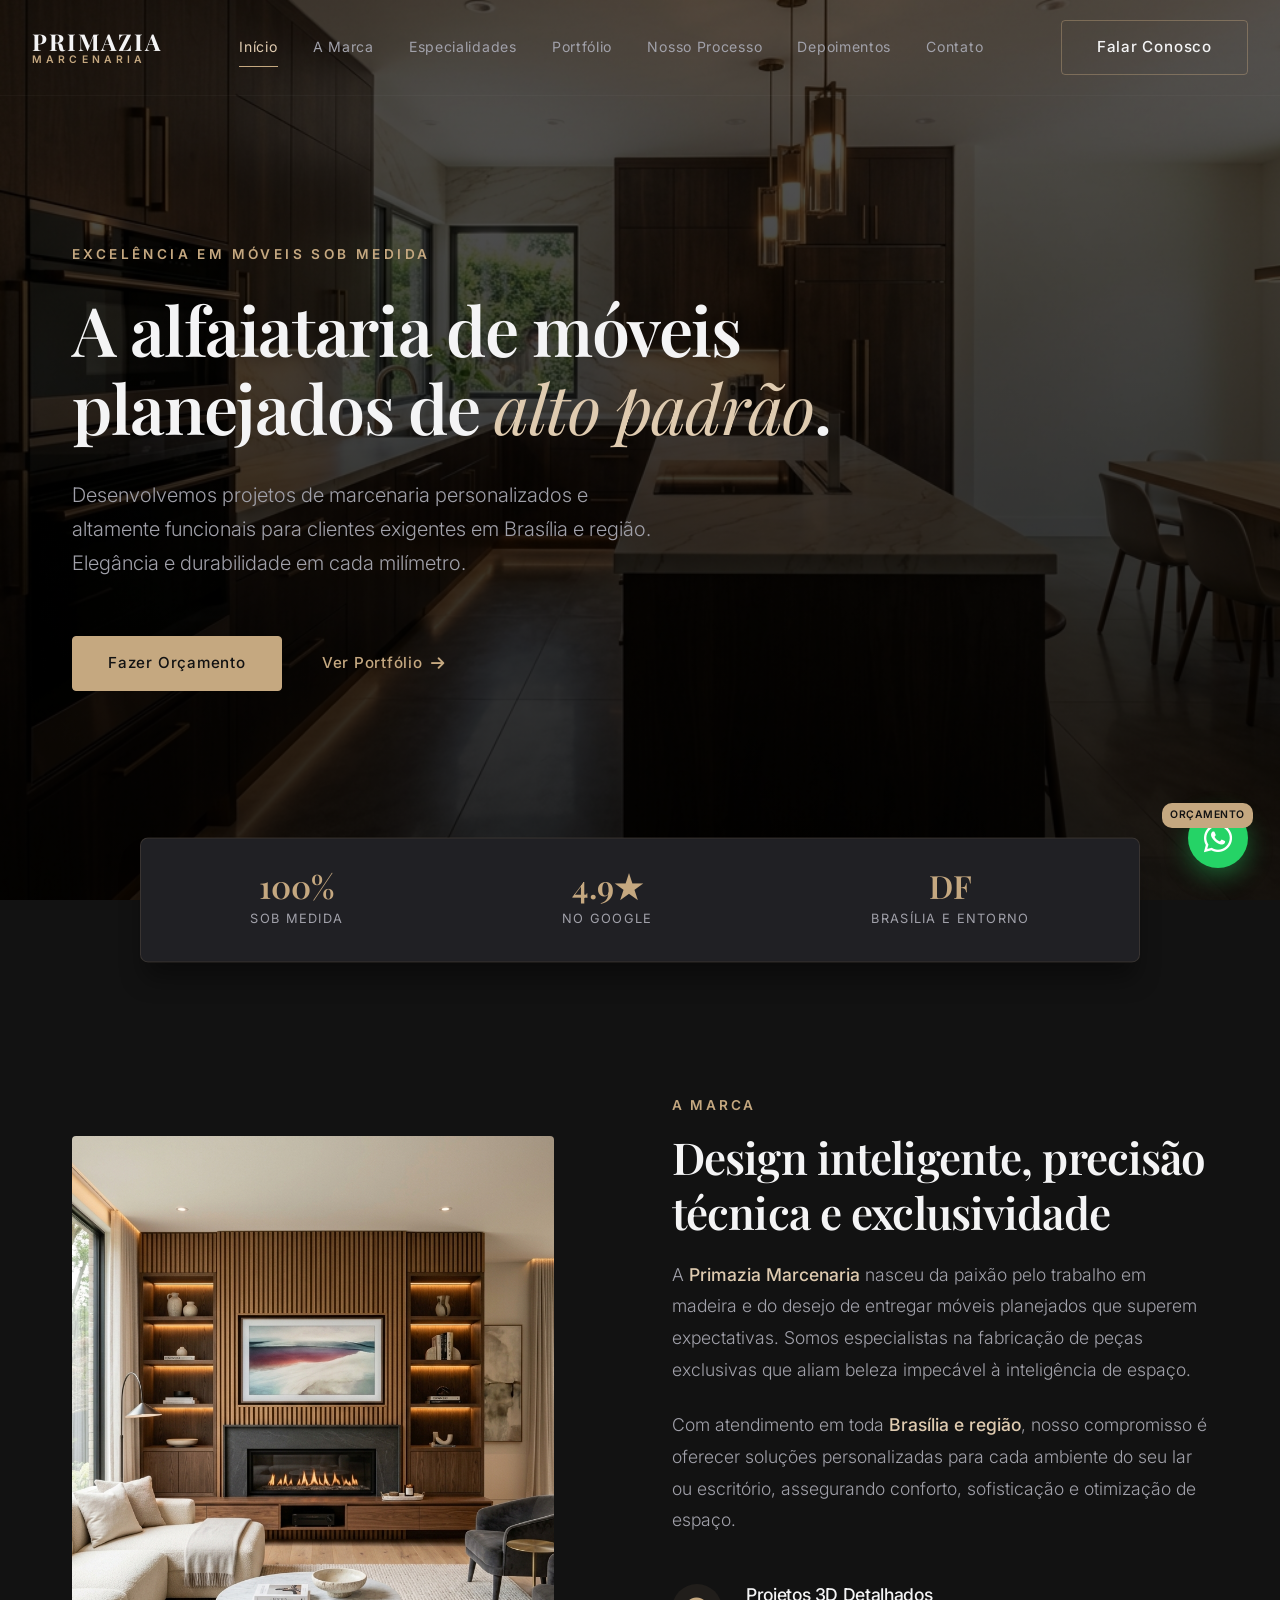
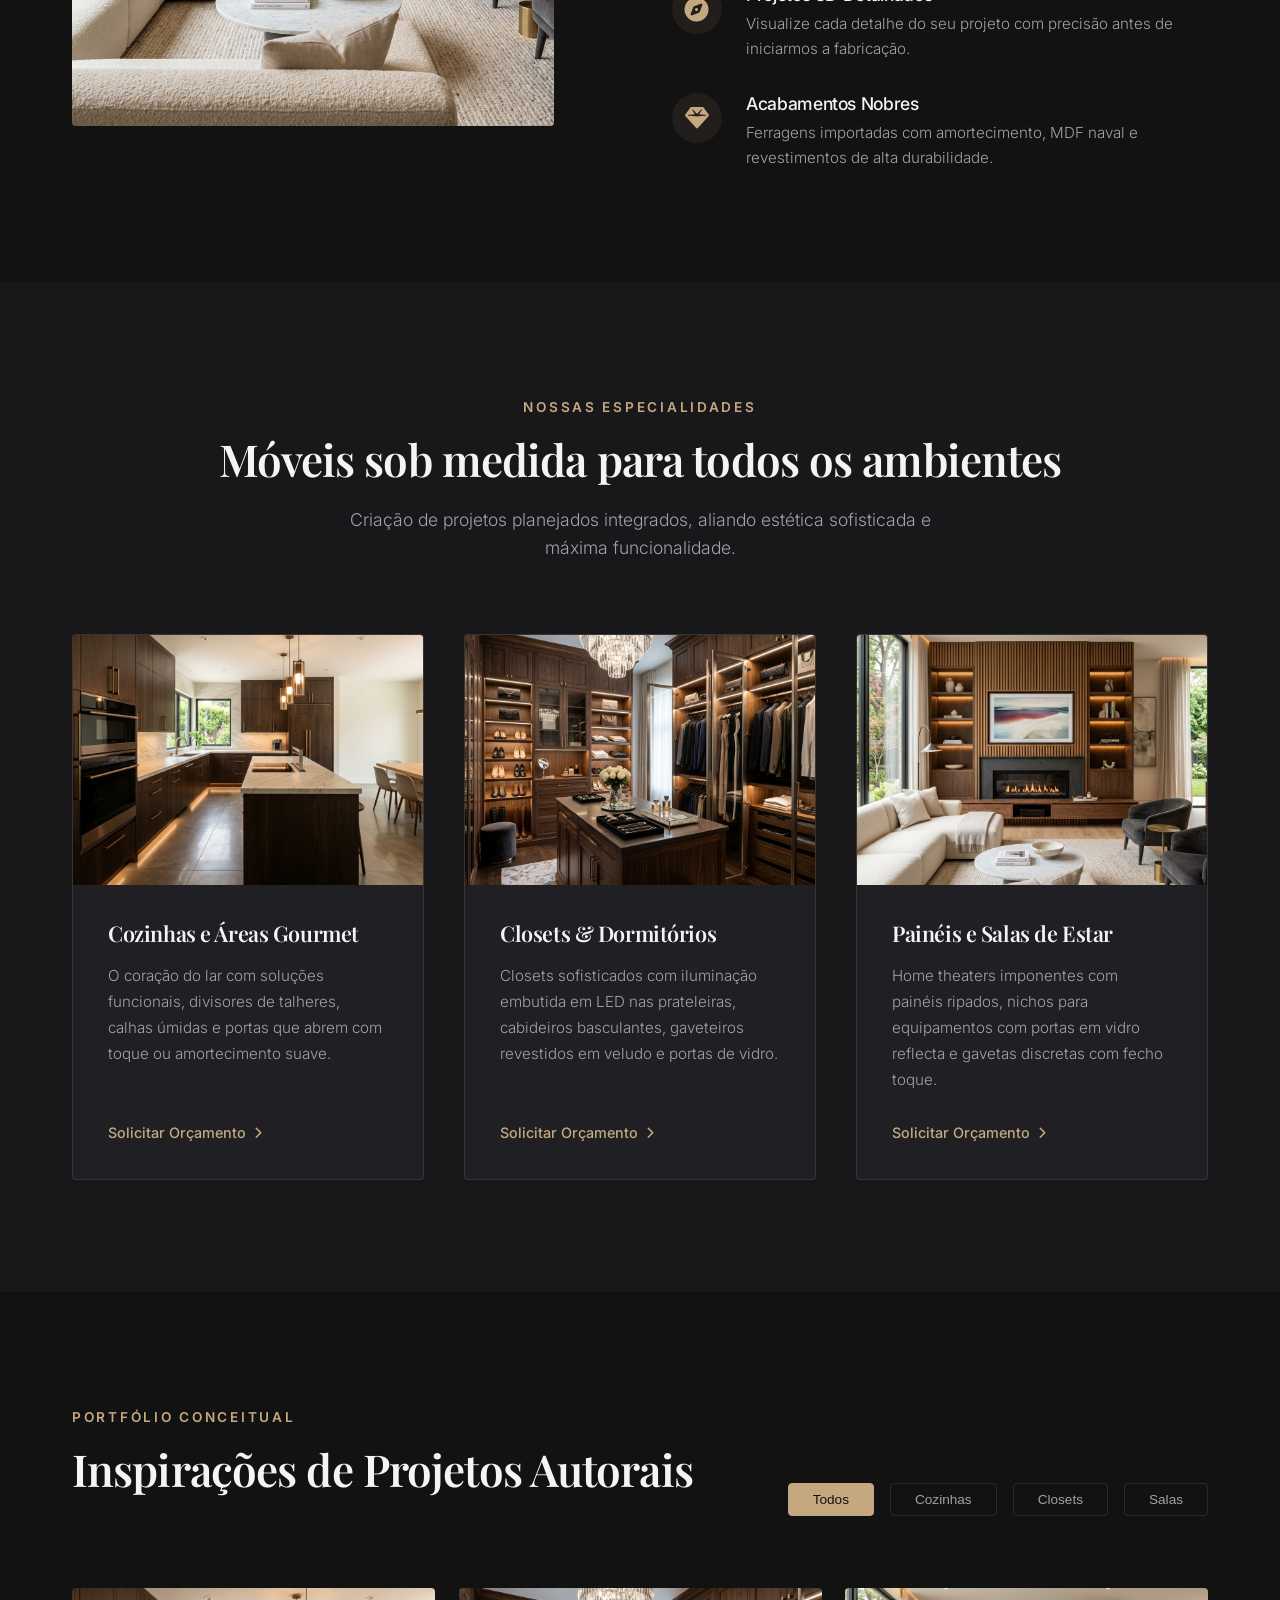
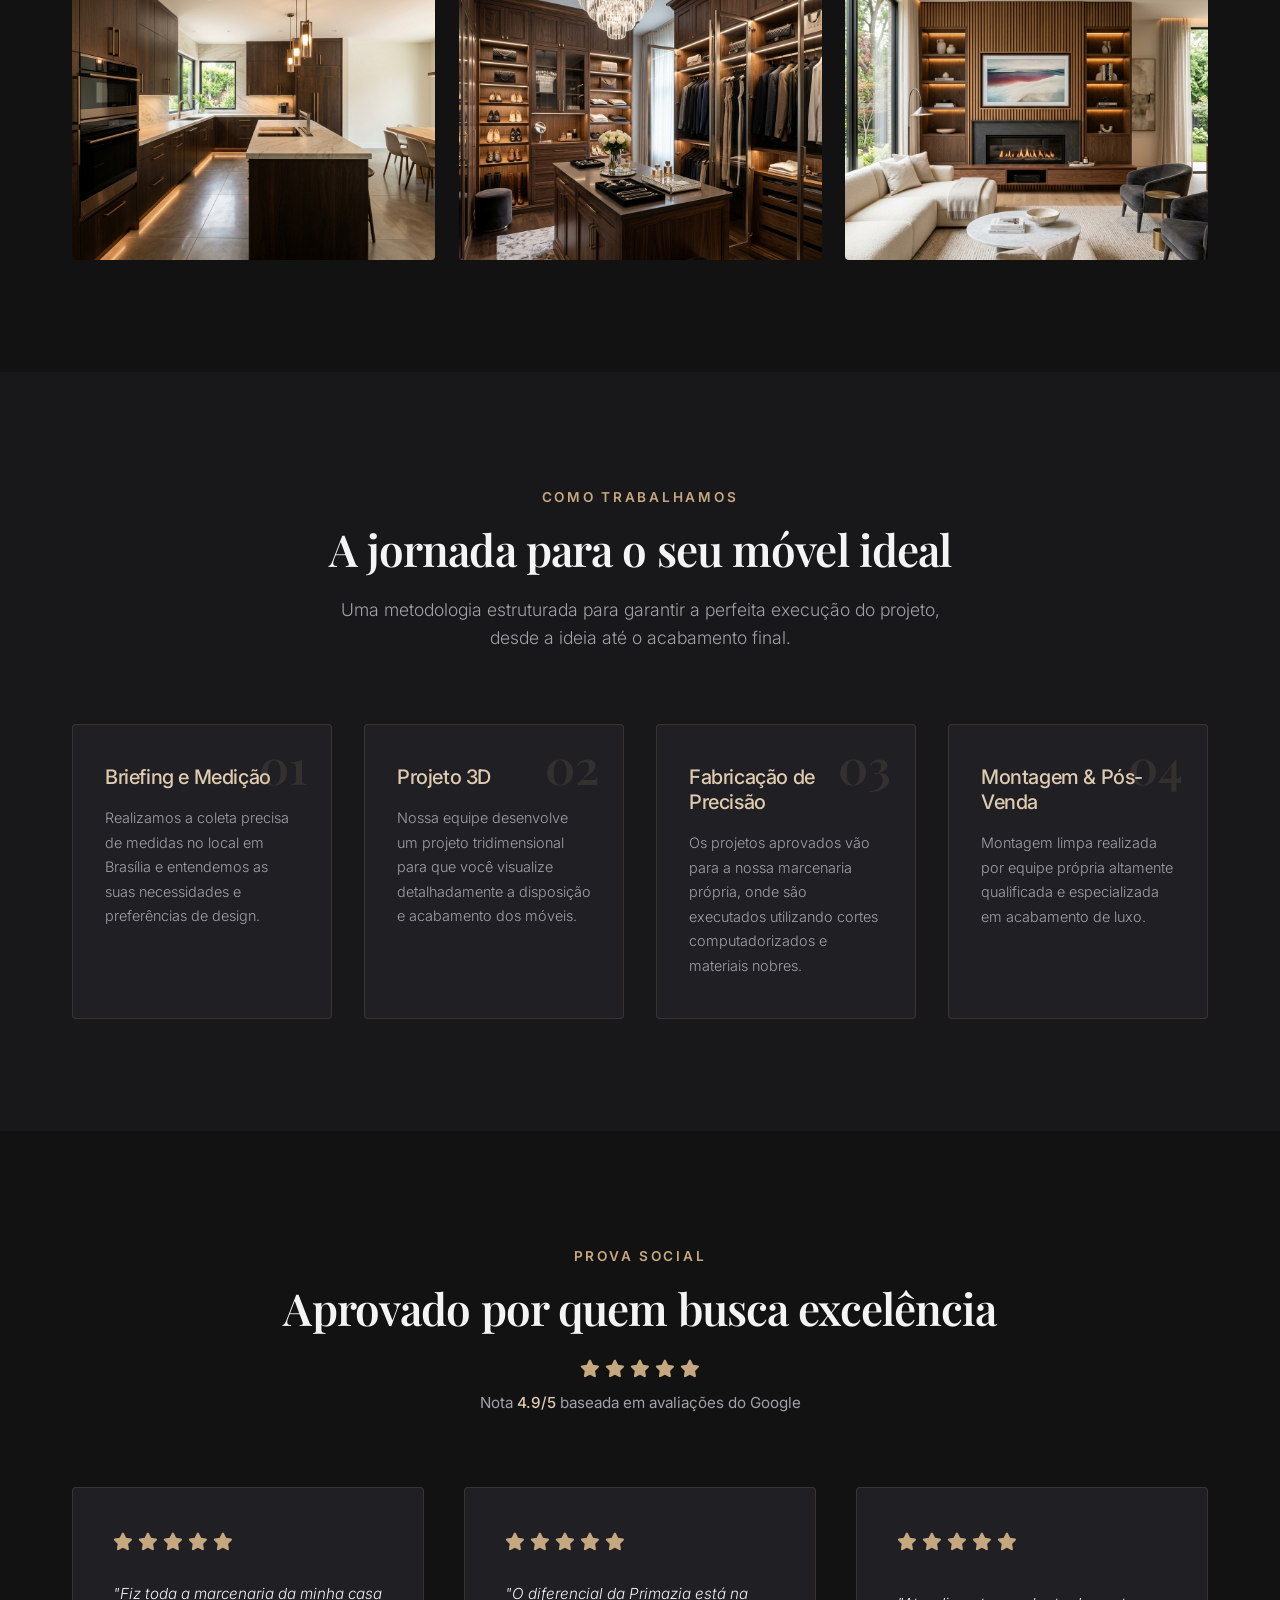
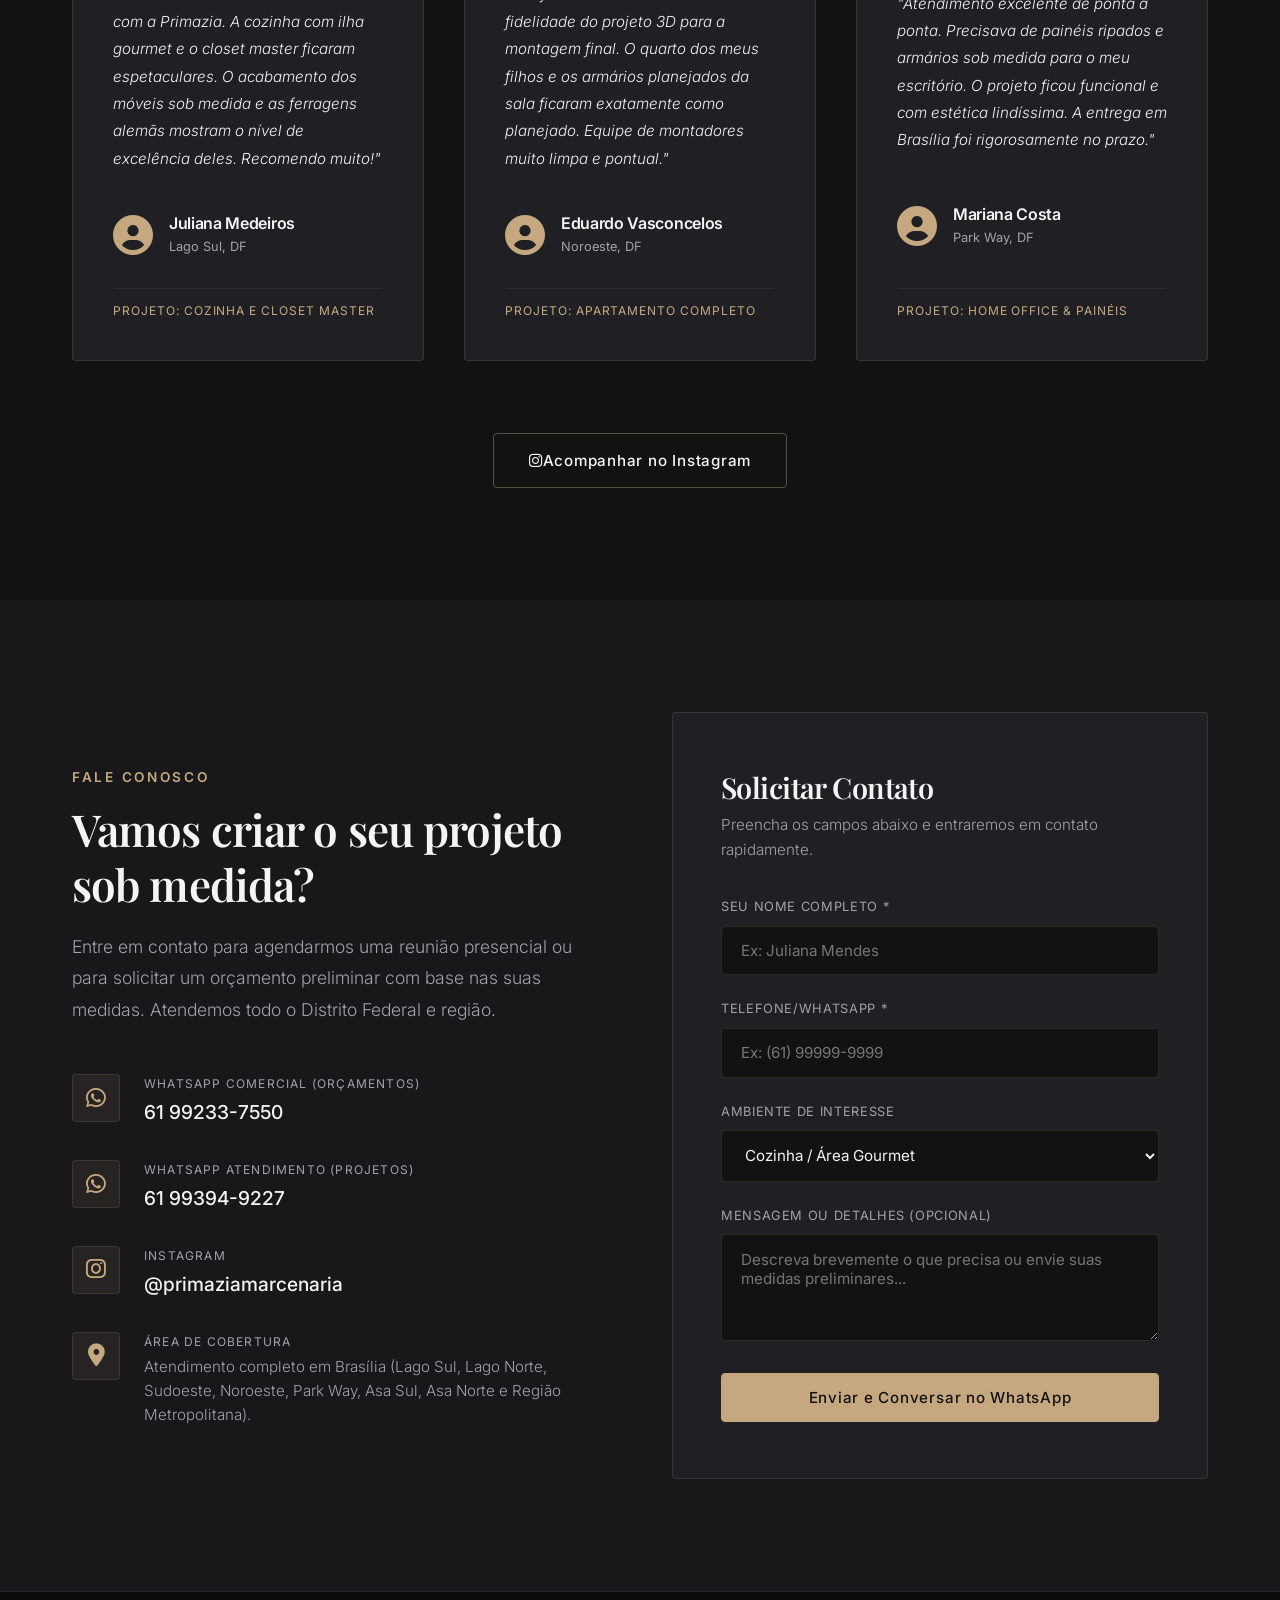
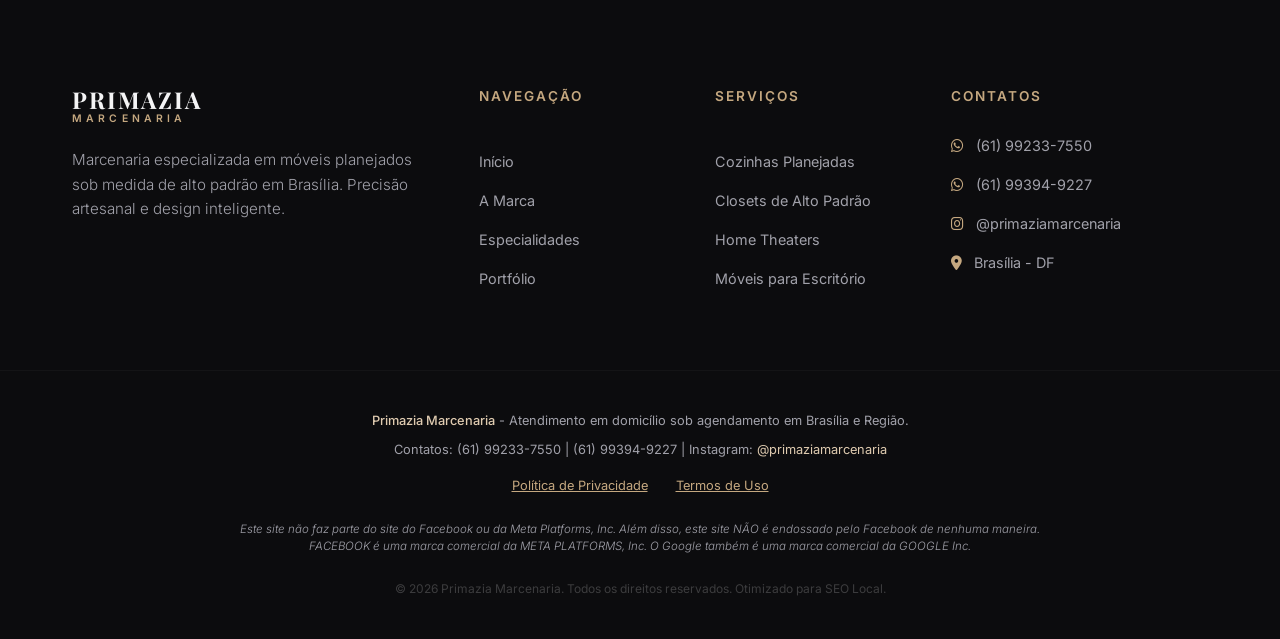
==== index.html @ 901945f6 "Initial commit - Primazia Marcenaria" ====
<!DOCTYPE html>
<html lang="pt-BR">
<head>
    <meta charset="UTF-8">
    <meta name="viewport" content="width=device-width, initial-scale=1.0">
    <title>Primazia Marcenaria | Móveis sob Medida de Alto Padrão em Brasília</title>
    <meta name="description" content="Primazia Marcenaria: Móveis planejados e sob medida de altíssimo padrão em Brasília e região. Cozinhas gourmet, closets de luxo e projetos personalizados de excelência.">
    <meta name="keywords" content="marcenaria de alto padrao brasilia, moveis sob medida brasilia, cozinhas planejadas df, closets de luxo brasilia, moveis planejados brasilia, marcenaria de luxo df">
    <meta name="robots" content="index, follow">
    <link rel="canonical" href="https://primaziamarcenaria.com.br">
    
    <!-- Open Graph (Facebook/Instagram/WhatsApp) -->
    <meta property="og:type" content="website">
    <meta property="og:title" content="Primazia Marcenaria | Móveis sob Medida de Alto Padrão em Brasília">
    <meta property="og:description" content="Projetos de móveis sob medida e planejados exclusivos de alto padrão para quem busca sofisticação e precisão técnica em Brasília.">
    <meta property="og:image" content="assets/hero_kitchen.png">
    <meta property="og:url" content="https://primaziamarcenaria.com.br">
    
    <!-- Google Fonts -->
    <link rel="preconnect" href="https://fonts.googleapis.com">
    <link rel="preconnect" href="https://fonts.gstatic.com" crossorigin>
    <link href="https://fonts.googleapis.com/css2?family=Inter:wght@300;400;500;600&family=Playfair+Display:ital,wght@0,400;0,600;0,700;1,400&display=swap" rel="stylesheet">
    
    <!-- FontAwesome para Ícones -->
    <link rel="stylesheet" href="https://cdnjs.cloudflare.com/ajax/libs/font-awesome/6.4.0/css/all.min.css">
    
    <!-- Estilos do Site -->
    <link rel="stylesheet" href="style.css">
    
    <!-- Dados Estruturados Schema.org para SEO Local (Google Rich Snippets) -->
    <script type="application/ld+json">
    {
      "@context": "https://schema.org",
      "@type": "HomeAndConstructionBusiness",
      "name": "Primazia Marcenaria",
      "image": "assets/hero_kitchen.png",
      "@id": "https://primaziamarcenaria.com.br",
      "url": "https://primaziamarcenaria.com.br",
      "telephone": "+5561992337550",
      "address": {
        "@type": "PostalAddress",
        "streetAddress": "Área Metropolitana",
        "addressLocality": "Brasília",
        "addressRegion": "DF",
        "addressCountry": "BR"
      },
      "geo": {
        "@type": "GeoCoordinates",
        "latitude": "-15.7942",
        "longitude": "-47.8822"
      },
      "openingHoursSpecification": {
        "@type": "OpeningHoursSpecification",
        "dayOfWeek": [
          "Monday",
          "Tuesday",
          "Wednesday",
          "Thursday",
          "Friday",
          "Saturday"
        ],
        "opens": "08:00",
        "closes": "18:00"
      },
      "sameAs": [
        "https://www.instagram.com/primaziamarcenaria"
      ],
      "aggregateRating": {
        "@type": "AggregateRating",
        "ratingValue": "4.9",
        "reviewCount": "28"
      }
    }
    </script>
</head>
<body>

    <!-- Cabeçalho (Navegação) -->
    <header class="header">
        <div class="header-container">
            <a href="#" class="logo" id="logoLink">
                <span class="logo-main">PRIMAZIA</span>
                <span class="logo-sub">MARCENARIA</span>
            </a>
            
            <nav class="nav-menu" id="navMenu">
                <a href="#inicio" class="nav-link active">Início</a>
                <a href="#sobre" class="nav-link">A Marca</a>
                <a href="#especialidades" class="nav-link">Especialidades</a>
                <a href="#portfolio" class="nav-link">Portfólio</a>
                <a href="#processo" class="nav-link">Nosso Processo</a>
                <a href="#depoimentos" class="nav-link">Depoimentos</a>
                <a href="#contato" class="nav-link">Contato</a>
            </nav>
            
            <div class="header-actions">
                <a href="#contato" class="btn btn-outline btn-header-contact">Falar Conosco</a>
                <button class="menu-toggle" id="menuToggle" aria-label="Abrir Menu">
                    <span class="bar"></span>
                    <span class="bar"></span>
                    <span class="bar"></span>
                </button>
            </div>
        </div>
    </header>

    <!-- Menu Mobile Mobile Overlay -->
    <div class="mobile-menu-overlay" id="mobileMenuOverlay">
        <button class="menu-close" id="menuClose" aria-label="Fechar Menu">&times;</button>
        <div class="mobile-menu-links">
            <a href="#inicio" class="mobile-nav-link">Início</a>
            <a href="#sobre" class="mobile-nav-link">A Marca</a>
            <a href="#especialidades" class="mobile-nav-link">Especialidades</a>
            <a href="#portfolio" class="mobile-nav-link">Portfólio</a>
            <a href="#processo" class="mobile-nav-link">Nosso Processo</a>
            <a href="#depoimentos" class="mobile-nav-link">Depoimentos</a>
            <a href="#contato" class="mobile-nav-link">Contato</a>
            <div class="mobile-socials">
                <a href="https://www.instagram.com/primaziamarcenaria" target="_blank" aria-label="Instagram"><i class="fab fa-instagram"></i></a>
                <a href="https://wa.me/5561992337550" target="_blank" aria-label="WhatsApp Vendas"><i class="fab fa-whatsapp"></i></a>
                <a href="https://wa.me/5561993949227" target="_blank" aria-label="WhatsApp Projetos"><i class="fab fa-whatsapp"></i></a>
            </div>
        </div>
    </div>

    <!-- Principal -->
    <main>
        
        <!-- Hero Section -->
        <section id="inicio" class="hero-section" style="background-image: linear-gradient(rgba(0, 0, 0, 0.65), rgba(0, 0, 0, 0.85)), url('assets/hero_kitchen.png');">
            <div class="hero-content container">
                <span class="hero-subtitle">EXCELÊNCIA EM MÓVEIS SOB MEDIDA</span>
                <h1 class="hero-title">A alfaiataria de móveis planejados de <span>alto padrão</span>.</h1>
                <p class="hero-description">Desenvolvemos projetos de marcenaria personalizados e altamente funcionais para clientes exigentes em Brasília e região. Elegância e durabilidade em cada milímetro.</p>
                <div class="hero-ctas">
                    <a href="#contato" class="btn btn-primary">Fazer Orçamento</a>
                    <a href="#portfolio" class="btn btn-text">Ver Portfólio <i class="fas fa-arrow-right"></i></a>
                </div>
            </div>
            <div class="hero-badge">
                <div class="badge-item">
                    <span class="badge-number">100%</span>
                    <span class="badge-text">Sob Medida</span>
                </div>
                <div class="badge-item">
                    <span class="badge-number">4.9★</span>
                    <span class="badge-text">no Google</span>
                </div>
                <div class="badge-item">
                    <span class="badge-number">DF</span>
                    <span class="badge-text">Brasília e Entorno</span>
                </div>
            </div>
        </section>

        <!-- Sobre Nós (A Marca) -->
        <section id="sobre" class="section-padding about-section">
            <div class="container grid-2">
                <div class="about-visual">
                    <div class="visual-wrapper">
                        <img src="assets/sala_ripado.png" alt="Painel ripado sob medida de marcenaria de luxo em Brasília" class="about-img">
                        <div class="visual-decor"></div>
                    </div>
                </div>
                <div class="about-text">
                    <span class="section-label">A MARCA</span>
                    <h2 class="section-title">Design inteligente, precisão técnica e exclusividade</h2>
                    <p class="paragraph">A <strong>Primazia Marcenaria</strong> nasceu da paixão pelo trabalho em madeira e do desejo de entregar móveis planejados que superem expectativas. Somos especialistas na fabricação de peças exclusivas que aliam beleza impecável à inteligência de espaço.</p>
                    <p class="paragraph">Com atendimento em toda <strong>Brasília e região</strong>, nosso compromisso é oferecer soluções personalizadas para cada ambiente do seu lar ou escritório, assegurando conforto, sofisticação e otimização de espaço.</p>
                    
                    <div class="about-features">
                        <div class="feature-item">
                            <div class="feature-icon"><i class="fas fa-compass"></i></div>
                            <div class="feature-info">
                                <h3>Projetos 3D Detalhados</h3>
                                <p>Visualize cada detalhe do seu projeto com precisão antes de iniciarmos a fabricação.</p>
                            </div>
                        </div>
                        <div class="feature-item">
                            <div class="feature-icon"><i class="fas fa-gem"></i></div>
                            <div class="feature-info">
                                <h3>Acabamentos Nobres</h3>
                                <p>Ferragens importadas com amortecimento, MDF naval e revestimentos de alta durabilidade.</p>
                            </div>
                        </div>
                    </div>
                </div>
            </div>
        </section>

        <!-- Especialidades (Serviços) -->
        <section id="especialidades" class="section-padding specialties-section bg-alt">
            <div class="container">
                <div class="section-header text-center">
                    <span class="section-label">NOSSAS ESPECIALIDADES</span>
                    <h2 class="section-title">Móveis sob medida para todos os ambientes</h2>
                    <p class="section-desc">Criação de projetos planejados integrados, aliando estética sofisticada e máxima funcionalidade.</p>
                </div>
                
                <div class="grid-3">
                    <!-- Especialidade 1 -->
                    <div class="specialty-card">
                        <div class="card-image">
                            <img src="assets/hero_kitchen.png" alt="Cozinhas planejadas de luxo em Brasília">
                        </div>
                        <div class="card-content">
                            <h3>Cozinhas e Áreas Gourmet</h3>
                            <p>O coração do lar com soluções funcionais, divisores de talheres, calhas úmidas e portas que abrem com toque ou amortecimento suave.</p>
                            <a href="#contato" class="card-link">Solicitar Orçamento <i class="fas fa-chevron-right"></i></a>
                        </div>
                    </div>
                    
                    <!-- Especialidade 2 -->
                    <div class="specialty-card">
                        <div class="card-image">
                            <img src="assets/closet_luxo.png" alt="Closet planejado sob medida Brasília">
                        </div>
                        <div class="card-content">
                            <h3>Closets & Dormitórios</h3>
                            <p>Closets sofisticados com iluminação embutida em LED nas prateleiras, cabideiros basculantes, gaveteiros revestidos em veludo e portas de vidro.</p>
                            <a href="#contato" class="card-link">Solicitar Orçamento <i class="fas fa-chevron-right"></i></a>
                        </div>
                    </div>
                    
                    <!-- Especialidade 3 -->
                    <div class="specialty-card">
                        <div class="card-image">
                            <img src="assets/sala_ripado.png" alt="Painéis ripados e home theater em Brasília">
                        </div>
                        <div class="card-content">
                            <h3>Painéis e Salas de Estar</h3>
                            <p>Home theaters imponentes com painéis ripados, nichos para equipamentos com portas em vidro reflecta e gavetas discretas com fecho toque.</p>
                            <a href="#contato" class="card-link">Solicitar Orçamento <i class="fas fa-chevron-right"></i></a>
                        </div>
                    </div>
                </div>
            </div>
        </section>

        <!-- Portfólio (Galeria de Projetos) -->
        <section id="portfolio" class="section-padding portfolio-section">
            <div class="container">
                <div class="section-header text-between">
                    <div>
                        <span class="section-label">PORTFÓLIO CONCEITUAL</span>
                        <h2 class="section-title">Inspirações de Projetos Autorais</h2>
                    </div>
                    <div class="portfolio-filter">
                        <button class="filter-btn active" data-filter="all">Todos</button>
                        <button class="filter-btn" data-filter="cozinha">Cozinhas</button>
                        <button class="filter-btn" data-filter="closet">Closets</button>
                        <button class="filter-btn" data-filter="sala">Salas</button>
                    </div>
                </div>
                
                <div class="portfolio-grid" id="portfolioGrid">
                    <!-- Cozinha -->
                    <div class="portfolio-item show" data-category="cozinha">
                        <img src="assets/hero_kitchen.png" alt="Cozinha de luxo planejada sob medida">
                        <div class="portfolio-hover">
                            <h4>Cozinha Americana Integrada</h4>
                            <p>Acabamento amadeirado escuro e iluminação indireta.</p>
                            <span class="zoom-icon"><i class="fas fa-search-plus"></i></span>
                        </div>
                    </div>
                    
                    <!-- Closet -->
                    <div class="portfolio-item show" data-category="closet">
                        <img src="assets/closet_luxo.png" alt="Closet sofisticado sob medida">
                        <div class="portfolio-hover">
                            <h4>Closet Integrado com LED</h4>
                            <p>Divisórias inteligentes e portas de vidro reflecta bronze.</p>
                            <span class="zoom-icon"><i class="fas fa-search-plus"></i></span>
                        </div>
                    </div>
                    
                    <!-- Sala -->
                    <div class="portfolio-item show" data-category="sala">
                        <img src="assets/sala_ripado.png" alt="Painel ripado de sala residencial em Brasília">
                        <div class="portfolio-hover">
                            <h4>Home Theater & Painel Ripado</h4>
                            <p>Design moderno para salas integradas e amplas.</p>
                            <span class="zoom-icon"><i class="fas fa-search-plus"></i></span>
                        </div>
                    </div>
                </div>
            </div>
        </section>

        <!-- Nosso Processo de Excelência -->
        <section id="processo" class="section-padding process-section bg-alt">
            <div class="container">
                <div class="section-header text-center">
                    <span class="section-label">COMO TRABALHAMOS</span>
                    <h2 class="section-title">A jornada para o seu móvel ideal</h2>
                    <p class="section-desc">Uma metodologia estruturada para garantir a perfeita execução do projeto, desde a ideia até o acabamento final.</p>
                </div>
                
                <div class="process-steps">
                    <!-- Passo 1 -->
                    <div class="step-card">
                        <div class="step-number">01</div>
                        <h3>Briefing e Medição</h3>
                        <p>Realizamos a coleta precisa de medidas no local em Brasília e entendemos as suas necessidades e preferências de design.</p>
                    </div>
                    
                    <!-- Passo 2 -->
                    <div class="step-card">
                        <div class="step-number">02</div>
                        <h3>Projeto 3D</h3>
                        <p>Nossa equipe desenvolve um projeto tridimensional para que você visualize detalhadamente a disposição e acabamento dos móveis.</p>
                    </div>
                    
                    <!-- Passo 3 -->
                    <div class="step-card">
                        <div class="step-number">03</div>
                        <h3>Fabricação de Precisão</h3>
                        <p>Os projetos aprovados vão para a nossa marcenaria própria, onde são executados utilizando cortes computadorizados e materiais nobres.</p>
                    </div>
                    
                    <!-- Passo 4 -->
                    <div class="step-card">
                        <div class="step-number">04</div>
                        <h3>Montagem & Pós-Venda</h3>
                        <p>Montagem limpa realizada por equipe própria altamente qualificada e especializada em acabamento de luxo.</p>
                    </div>
                </div>
            </div>
        </section>

        <!-- Depoimentos (Prova Social - SEO Otimizado) -->
        <section id="depoimentos" class="section-padding testimonials-section">
            <div class="container">
                <div class="section-header text-center">
                    <span class="section-label">PROVA SOCIAL</span>
                    <h2 class="section-title">Aprovado por quem busca excelência</h2>
                    <div class="google-rating">
                        <div class="rating-stars">
                            <i class="fas fa-star"></i>
                            <i class="fas fa-star"></i>
                            <i class="fas fa-star"></i>
                            <i class="fas fa-star"></i>
                            <i class="fas fa-star"></i>
                        </div>
                        <span>Nota <strong>4.9/5</strong> baseada em avaliações do Google</span>
                    </div>
                </div>
                
                <div class="grid-3">
                    <!-- Depoimento 1 -->
                    <div class="testimonial-card">
                        <div class="rating-stars card-stars">
                            <i class="fas fa-star"></i>
                            <i class="fas fa-star"></i>
                            <i class="fas fa-star"></i>
                            <i class="fas fa-star"></i>
                            <i class="fas fa-star"></i>
                        </div>
                        <p class="testimonial-text">"Fiz toda a marcenaria da minha casa com a Primazia. A cozinha com ilha gourmet e o closet master ficaram espetaculares. O acabamento dos móveis sob medida e as ferragens alemãs mostram o nível de excelência deles. Recomendo muito!"</p>
                        <div class="testimonial-author">
                            <div class="author-avatar"><i class="fas fa-user-circle"></i></div>
                            <div class="author-info">
                                <h4>Juliana Medeiros</h4>
                                <span>Lago Sul, DF</span>
                            </div>
                        </div>
                        <div class="testimonial-project">Projeto: Cozinha e Closet Master</div>
                    </div>
                    
                    <!-- Depoimento 2 -->
                    <div class="testimonial-card">
                        <div class="rating-stars card-stars">
                            <i class="fas fa-star"></i>
                            <i class="fas fa-star"></i>
                            <i class="fas fa-star"></i>
                            <i class="fas fa-star"></i>
                            <i class="fas fa-star"></i>
                        </div>
                        <p class="testimonial-text">"O diferencial da Primazia está na fidelidade do projeto 3D para a montagem final. O quarto dos meus filhos e os armários planejados da sala ficaram exatamente como planejado. Equipe de montadores muito limpa e pontual."</p>
                        <div class="testimonial-author">
                            <div class="author-avatar"><i class="fas fa-user-circle"></i></div>
                            <div class="author-info">
                                <h4>Eduardo Vasconcelos</h4>
                                <span>Noroeste, DF</span>
                            </div>
                        </div>
                        <div class="testimonial-project">Projeto: Apartamento Completo</div>
                    </div>
                    
                    <!-- Depoimento 3 -->
                    <div class="testimonial-card">
                        <div class="rating-stars card-stars">
                            <i class="fas fa-star"></i>
                            <i class="fas fa-star"></i>
                            <i class="fas fa-star"></i>
                            <i class="fas fa-star"></i>
                            <i class="fas fa-star"></i>
                        </div>
                        <p class="testimonial-text">"Atendimento excelente de ponta a ponta. Precisava de painéis ripados e armários sob medida para o meu escritório. O projeto ficou funcional e com estética lindíssima. A entrega em Brasília foi rigorosamente no prazo."</p>
                        <div class="testimonial-author">
                            <div class="author-avatar"><i class="fas fa-user-circle"></i></div>
                            <div class="author-info">
                                <h4>Mariana Costa</h4>
                                <span>Park Way, DF</span>
                            </div>
                        </div>
                        <div class="testimonial-project">Projeto: Home Office & Painéis</div>
                    </div>
                </div>
                
                <div class="text-center testimonial-more">
                    <a href="https://www.instagram.com/primaziamarcenaria" target="_blank" class="btn btn-outline"><i class="fab fa-instagram"></i> Acompanhar no Instagram</a>
                </div>
            </div>
        </section>

        <!-- Seção de Contato -->
        <section id="contato" class="section-padding contact-section bg-alt">
            <div class="container grid-2">
                <div class="contact-info-panel">
                    <span class="section-label">FALE CONOSCO</span>
                    <h2 class="section-title">Vamos criar o seu projeto sob medida?</h2>
                    <p class="paragraph">Entre em contato para agendarmos uma reunião presencial ou para solicitar um orçamento preliminar com base nas suas medidas. Atendemos todo o Distrito Federal e região.</p>
                    
                    <div class="contact-details">
                        <div class="contact-detail-item">
                            <div class="detail-icon"><i class="fab fa-whatsapp"></i></div>
                            <div class="detail-text">
                                <span>WhatsApp Comercial (Orçamentos)</span>
                                <a href="https://wa.me/5561992337550?text=Ol%C3%A1%2C%20gostaria%20de%20solicitar%20um%20or%C3%A7amento%20de%20m%C3%B3veis%20sob%20medida." target="_blank">61 99233-7550</a>
                            </div>
                        </div>
                        
                        <div class="contact-detail-item">
                            <div class="detail-icon"><i class="fab fa-whatsapp"></i></div>
                            <div class="detail-text">
                                <span>WhatsApp Atendimento (Projetos)</span>
                                <a href="https://wa.me/5561993949227?text=Ol%C3%A1%2C%20gostaria%20de%20conversar%20sobre%20um%20projeto." target="_blank">61 99394-9227</a>
                            </div>
                        </div>
                        
                        <div class="contact-detail-item">
                            <div class="detail-icon"><i class="fab fa-instagram"></i></div>
                            <div class="detail-text">
                                <span>Instagram</span>
                                <a href="https://www.instagram.com/primaziamarcenaria" target="_blank">@primaziamarcenaria</a>
                            </div>
                        </div>
                        
                        <div class="contact-detail-item">
                            <div class="detail-icon"><i class="fas fa-map-marker-alt"></i></div>
                            <div class="detail-text">
                                <span>Área de Cobertura</span>
                                <p>Atendimento completo em Brasília (Lago Sul, Lago Norte, Sudoeste, Noroeste, Park Way, Asa Sul, Asa Norte e Região Metropolitana).</p>
                            </div>
                        </div>
                    </div>
                </div>
                
                <div class="contact-form-panel">
                    <h3>Solicitar Contato</h3>
                    <p>Preencha os campos abaixo e entraremos em contato rapidamente.</p>
                    <form id="contactForm">
                        <div class="form-group">
                            <label for="name">Seu Nome Completo *</label>
                            <input type="text" id="name" name="name" required placeholder="Ex: Juliana Mendes">
                        </div>
                        <div class="form-group">
                            <label for="phone">Telefone/WhatsApp *</label>
                            <input type="tel" id="phone" name="phone" required placeholder="Ex: (61) 99999-9999">
                        </div>
                        <div class="form-group">
                            <label for="ambient">Ambiente de Interesse</label>
                            <select id="ambient" name="ambient">
                                <option value="cozinha">Cozinha / Área Gourmet</option>
                                <option value="closet">Closet / Dormitório</option>
                                <option value="sala">Sala de Estar / Painel</option>
                                <option value="residencia_completa">Residência Completa</option>
                                <option value="outro">Outro Ambiente</option>
                            </select>
                        </div>
                        <div class="form-group">
                            <label for="message">Mensagem ou Detalhes (Opcional)</label>
                            <textarea id="message" name="message" rows="4" placeholder="Descreva brevemente o que precisa ou envie suas medidas preliminares..."></textarea>
                        </div>
                        <button type="submit" class="btn btn-primary btn-block">Enviar e Conversar no WhatsApp</button>
                    </form>
                </div>
            </div>
        </section>

    </main>

    <!-- Rodapé -->
    <footer class="footer">
        <div class="container footer-grid">
            <div class="footer-brand">
                <a href="#" class="logo">
                    <span class="logo-main">PRIMAZIA</span>
                    <span class="logo-sub">MARCENARIA</span>
                </a>
                <p>Marcenaria especializada em móveis planejados sob medida de alto padrão em Brasília. Precisão artesanal e design inteligente.</p>
            </div>
            
            <div class="footer-links">
                <h4>Navegação</h4>
                <a href="#inicio">Início</a>
                <a href="#sobre">A Marca</a>
                <a href="#especialidades">Especialidades</a>
                <a href="#portfolio">Portfólio</a>
            </div>
            
            <div class="footer-links">
                <h4>Serviços</h4>
                <a href="#especialidades">Cozinhas Planejadas</a>
                <a href="#especialidades">Closets de Alto Padrão</a>
                <a href="#especialidades">Home Theaters</a>
                <a href="#especialidades">Móveis para Escritório</a>
            </div>
            
            <div class="footer-contact">
                <h4>Contatos</h4>
                <p><i class="fab fa-whatsapp"></i> (61) 99233-7550</p>
                <p><i class="fab fa-whatsapp"></i> (61) 99394-9227</p>
                <p><i class="fab fa-instagram"></i> @primaziamarcenaria</p>
                <p><i class="fas fa-map-marker-alt"></i> Brasília - DF</p>
            </div>
        </div>
        
        <div class="footer-bottom text-center">
            <p style="margin-bottom: 0.5rem;"><strong>Primazia Marcenaria</strong> - Atendimento em domicílio sob agendamento em Brasília e Região.</p>
            <p style="margin-bottom: 1rem;">Contatos: (61) 99233-7550 | (61) 99394-9227 | Instagram: <a href="https://www.instagram.com/primaziamarcenaria" target="_blank" style="color: var(--primary-light);">@primaziamarcenaria</a></p>
            <p style="margin-bottom: 1.5rem;">
                <a href="politica-privacidade.html" style="color: var(--primary); text-decoration: underline; margin-right: 1.5rem;">Política de Privacidade</a>
                <a href="termos-uso.html" style="color: var(--primary); text-decoration: underline;">Termos de Uso</a>
            </p>
            <p style="font-size: 0.72rem; color: var(--text-muted); max-width: 850px; margin: 1.5rem auto 0 auto; line-height: 1.5; font-style: italic; font-weight: 300;">
                Este site não faz parte do site do Facebook ou da Meta Platforms, Inc. Além disso, este site NÃO é endossado pelo Facebook de nenhuma maneira. FACEBOOK é uma marca comercial da META PLATFORMS, Inc. O Google também é uma marca comercial da GOOGLE Inc.
            </p>
            <p style="font-size: 0.75rem; margin-top: 1.5rem; color: rgba(255, 255, 255, 0.2);">&copy; 2026 Primazia Marcenaria. Todos os direitos reservados. Otimizado para SEO Local.</p>
        </div>
    </footer>

    <!-- Botão Flutuante do WhatsApp Duplo -->
    <div class="whatsapp-floating-trigger" id="waTrigger" aria-label="Fale conosco no WhatsApp">
        <i class="fab fa-whatsapp"></i>
        <span class="badge">Orçamento</span>
    </div>
    
    <div class="whatsapp-floating-menu" id="waMenu">
        <div class="wa-menu-header">
            <h4>Conversar no WhatsApp</h4>
            <p>Escolha um dos nossos canais de atendimento:</p>
        </div>
        <div class="wa-menu-body">
            <a href="https://wa.me/5561992337550?text=Ol%C3%A1%2C%20gostaria%20de%20fazer%20um%20or%C3%A7amento%20de%20m%C3%B3veis%20sob%20medida." target="_blank" class="wa-menu-item">
                <div class="wa-item-icon"><i class="fab fa-whatsapp"></i></div>
                <div class="wa-item-info">
                    <strong>WhatsApp Vendas (61 99233-7550)</strong>
                    <span>Falar com o setor de Orçamentos e Preços</span>
                </div>
            </a>
            
            <a href="https://wa.me/5561993949227?text=Ol%C3%A1%2C%20gostaria%20de%20conversar%20sobre%20meu%20projeto." target="_blank" class="wa-menu-item">
                <div class="wa-item-icon"><i class="fab fa-whatsapp"></i></div>
                <div class="wa-item-info">
                    <strong>WhatsApp Projetos (61 99394-9227)</strong>
                    <span>Falar com o setor de Criação e Design 3D</span>
                </div>
            </a>
        </div>
        <div class="wa-menu-footer">
            <span>Atendimento para Brasília e Entorno</span>
        </div>
    </div>

    <!-- Lightbox da Galeria de Portfólio -->
    <div class="lightbox" id="lightbox">
        <span class="lightbox-close" id="lightboxClose">&times;</span>
        <img class="lightbox-content" id="lightboxImg" alt="Imagem ampliada do portfólio">
        <div class="lightbox-caption" id="lightboxCaption"></div>
    </div>

    <!-- Script Geral -->
    <script src="app.js"></script>
</body>
</html>
---- style.css ----
/* ==========================================================================
   STYLE SYSTEM - PRIMAZIA MARCENARIA (ALTO PADRÃO)
   ========================================================================== */

/* Variáveis de Cores e Estilo */
:root {
    --bg-dark: #121212;
    --bg-dark-alt: #18181b;
    --bg-card: #202024;
    --bg-glass: rgba(18, 18, 18, 0.85);
    
    --primary: #c5a880; /* Bronze Ouro Escovado */
    --primary-light: #dfcbb0;
    --primary-dark: #a68962;
    
    --text-main: #f4f4f5;
    --text-muted: #a1a1aa;
    --text-dark: #121212;
    
    --border-color: rgba(197, 168, 128, 0.15);
    --border-hover: rgba(197, 168, 128, 0.4);
    
    --shadow-sm: 0 4px 6px -1px rgba(0, 0, 0, 0.2);
    --shadow-md: 0 10px 15px -3px rgba(0, 0, 0, 0.3);
    --shadow-lg: 0 20px 25px -5px rgba(0, 0, 0, 0.4);
    
    --transition-smooth: all 0.4s cubic-bezier(0.25, 1, 0.5, 1);
    --font-serif: 'Playfair Display', Georgia, serif;
    --font-sans: 'Inter', system-ui, -apple-system, sans-serif;
}

/* Reset Geral */
*, *::before, *::after {
    box-sizing: border-box;
    margin: 0;
    padding: 0;
}

html {
    scroll-behavior: smooth;
    font-size: 16px;
    background-color: var(--bg-dark);
    color: var(--text-main);
    font-family: var(--font-sans);
}

body {
    overflow-x: hidden;
    line-height: 1.6;
}

/* Tipografia */
h1, h2, h3, h4 {
    font-family: var(--font-serif);
    font-weight: 600;
    line-height: 1.25;
    letter-spacing: -0.02em;
}

p {
    font-family: var(--font-sans);
    color: var(--text-muted);
}

a {
    color: inherit;
    text-decoration: none;
    transition: var(--transition-smooth);
}

/* Utilidades de Layout */
.container {
    width: 100%;
    max-width: 1200px;
    margin: 0 auto;
    padding: 0 2rem;
}

.section-padding {
    padding: 7rem 0;
}

.bg-alt {
    background-color: var(--bg-dark-alt);
}

.grid-2 {
    display: grid;
    grid-template-columns: 1fr 1fr;
    gap: 4rem;
    align-items: center;
}

.grid-3 {
    display: grid;
    grid-template-columns: repeat(3, 1fr);
    gap: 2.5rem;
}

.text-center {
    text-align: center;
}

.paragraph {
    margin-bottom: 1.5rem;
    font-size: 1.1rem;
    font-weight: 300;
    line-height: 1.8;
}

strong {
    color: var(--primary-light);
    font-weight: 500;
}

/* Títulos de Seção */
.section-header {
    margin-bottom: 4.5rem;
}

.section-label {
    display: inline-block;
    font-size: 0.85rem;
    font-weight: 600;
    letter-spacing: 0.2em;
    color: var(--primary);
    margin-bottom: 0.75rem;
    text-transform: uppercase;
}

.section-title {
    font-size: 2.75rem;
    margin-bottom: 1.25rem;
    color: var(--text-main);
}

.section-desc {
    max-width: 600px;
    margin: 0 auto;
    font-size: 1.1rem;
    font-weight: 300;
}

.text-between {
    display: flex;
    justify-content: space-between;
    align-items: flex-end;
    margin-bottom: 4.5rem;
}

/* Botões */
.btn {
    display: inline-flex;
    align-items: center;
    justify-content: center;
    padding: 0.9rem 2.2rem;
    font-family: var(--font-sans);
    font-size: 0.95rem;
    font-weight: 500;
    border-radius: 4px;
    cursor: pointer;
    transition: var(--transition-smooth);
    letter-spacing: 0.05em;
}

.btn-primary {
    background-color: var(--primary);
    color: var(--text-dark);
    border: 1px solid var(--primary);
}

.btn-primary:hover {
    background-color: var(--primary-light);
    border-color: var(--primary-light);
    transform: translateY(-2px);
    box-shadow: 0 10px 20px rgba(197, 168, 128, 0.25);
}

.btn-outline {
    background-color: transparent;
    color: var(--text-main);
    border: 1px solid var(--border-hover);
}

.btn-outline:hover {
    background-color: var(--primary);
    color: var(--text-dark);
    border-color: var(--primary);
    transform: translateY(-2px);
}

.btn-text {
    background-color: transparent;
    color: var(--primary);
    border: none;
    padding: 0.9rem 1rem;
}

.btn-text i {
    margin-left: 0.5rem;
    transition: var(--transition-smooth);
}

.btn-text:hover i {
    transform: translateX(5px);
}

.btn-block {
    display: flex;
    width: 100%;
}

/* ==========================================================================
   HEADER / MENU DE NAVEGAÇÃO
   ========================================================================== */
.header {
    position: fixed;
    top: 0;
    left: 0;
    width: 100%;
    z-index: 1000;
    background-color: transparent;
    border-bottom: 1px solid rgba(255, 255, 255, 0.03);
    transition: var(--transition-smooth);
}

.header.scrolled {
    background-color: var(--bg-glass);
    backdrop-filter: blur(15px);
    -webkit-backdrop-filter: blur(15px);
    border-bottom: 1px solid var(--border-color);
    box-shadow: var(--shadow-sm);
}

.header-container {
    max-width: 1300px;
    margin: 0 auto;
    padding: 1.25rem 2rem;
    display: flex;
    justify-content: space-between;
    align-items: center;
    transition: var(--transition-smooth);
}

.header.scrolled .header-container {
    padding: 0.9rem 2rem;
}

.logo {
    display: flex;
    flex-direction: column;
    line-height: 1;
}

.logo-main {
    font-family: var(--font-serif);
    font-size: 1.45rem;
    font-weight: 700;
    letter-spacing: 0.08em;
    color: var(--text-main);
}

.logo-sub {
    font-family: var(--font-sans);
    font-size: 0.65rem;
    font-weight: 600;
    letter-spacing: 0.4em;
    color: var(--primary);
    margin-top: 0.15rem;
}

.nav-menu {
    display: flex;
    gap: 2.2rem;
}

.nav-link {
    font-size: 0.88rem;
    font-weight: 400;
    letter-spacing: 0.05em;
    color: var(--text-muted);
    position: relative;
    padding: 0.5rem 0;
}

.nav-link:hover, .nav-link.active {
    color: var(--primary-light);
}

.nav-link::after {
    content: '';
    position: absolute;
    bottom: 0;
    left: 0;
    width: 0;
    height: 1px;
    background-color: var(--primary);
    transition: var(--transition-smooth);
}

.nav-link:hover::after, .nav-link.active::after {
    width: 100%;
}

.header-actions {
    display: flex;
    align-items: center;
    gap: 1.5rem;
}

.menu-toggle {
    display: none;
    flex-direction: column;
    gap: 6px;
    background: none;
    border: none;
    cursor: pointer;
    padding: 0.5rem;
}

.menu-toggle .bar {
    width: 25px;
    height: 2px;
    background-color: var(--text-main);
    transition: var(--transition-smooth);
}

/* Menu Mobile Overlay */
.mobile-menu-overlay {
    position: fixed;
    top: 0;
    left: 100%;
    width: 100%;
    height: 100%;
    background-color: var(--bg-dark);
    z-index: 1100;
    display: flex;
    align-items: center;
    justify-content: center;
    transition: transform 0.5s cubic-bezier(0.77, 0, 0.175, 1);
}

.mobile-menu-overlay.open {
    transform: translateX(-100%);
}

.menu-close {
    position: absolute;
    top: 2rem;
    right: 2rem;
    font-size: 3rem;
    background: none;
    border: none;
    color: var(--text-muted);
    cursor: pointer;
}

.mobile-menu-links {
    display: flex;
    flex-direction: column;
    align-items: center;
    gap: 2rem;
}

.mobile-nav-link {
    font-family: var(--font-serif);
    font-size: 2.2rem;
    font-weight: 500;
    color: var(--text-main);
}

.mobile-nav-link:hover {
    color: var(--primary);
    transform: scale(1.05);
}

.mobile-socials {
    margin-top: 3rem;
    display: flex;
    gap: 2rem;
    font-size: 1.5rem;
}

.mobile-socials a:hover {
    color: var(--primary);
}

/* ==========================================================================
   HERO SECTION
   ========================================================================== */
.hero-section {
    min-height: 100vh;
    display: flex;
    flex-direction: column;
    justify-content: center;
    position: relative;
    background-size: cover;
    background-position: center;
    background-attachment: fixed;
    padding-top: 8rem;
    padding-bottom: 6rem;
}

.hero-content {
    z-index: 10;
}

.hero-subtitle {
    display: inline-block;
    font-size: 0.85rem;
    font-weight: 600;
    letter-spacing: 0.25em;
    color: var(--primary);
    margin-bottom: 1.5rem;
}

.hero-title {
    font-size: 4.25rem;
    max-width: 800px;
    margin-bottom: 2rem;
    line-height: 1.15;
}

.hero-title span {
    font-family: var(--font-serif);
    font-style: italic;
    color: var(--primary-light);
    font-weight: 400;
}

.hero-description {
    font-size: 1.25rem;
    max-width: 600px;
    margin-bottom: 3.5rem;
    font-weight: 300;
    line-height: 1.7;
}

.hero-ctas {
    display: flex;
    gap: 1.5rem;
    align-items: center;
}

/* Hero Badge */
.hero-badge {
    position: absolute;
    bottom: 0;
    left: 50%;
    transform: translate(-50%, 50%);
    background-color: var(--bg-card);
    border: 1px solid var(--border-color);
    border-radius: 8px;
    padding: 2rem;
    display: flex;
    gap: 4rem;
    z-index: 20;
    box-shadow: var(--shadow-lg);
    max-width: 1000px;
    width: 90%;
    justify-content: space-around;
}

.badge-item {
    display: flex;
    flex-direction: column;
    align-items: center;
    text-align: center;
}

.badge-number {
    font-family: var(--font-serif);
    font-size: 2rem;
    font-weight: 600;
    color: var(--primary);
    line-height: 1;
    margin-bottom: 0.4rem;
}

.badge-text {
    font-size: 0.8rem;
    text-transform: uppercase;
    letter-spacing: 0.1em;
    color: var(--text-muted);
}

/* ==========================================================================
   ABOUT SECTION
   ========================================================================== */
.about-section {
    margin-top: 5rem;
}

.about-visual {
    position: relative;
}

.visual-wrapper {
    position: relative;
    width: 90%;
    padding-bottom: 110%; /* Proporção */
    overflow: hidden;
    border-radius: 4px;
}

.about-img {
    position: absolute;
    top: 0;
    left: 0;
    width: 100%;
    height: 100%;
    object-fit: cover;
    transition: var(--transition-smooth);
}

.visual-wrapper:hover .about-img {
    transform: scale(1.03);
}

.visual-decor {
    position: absolute;
    top: 2rem;
    left: 2rem;
    right: -2rem;
    bottom: -2rem;
    border: 1px solid var(--primary);
    z-index: -1;
    border-radius: 4px;
    pointer-events: none;
    transition: var(--transition-smooth);
}

.visual-wrapper:hover + .visual-decor {
    transform: translate(-10px, -10px);
}

.about-features {
    margin-top: 3rem;
    display: flex;
    flex-direction: column;
    gap: 2rem;
}

.feature-item {
    display: flex;
    gap: 1.5rem;
}

.feature-icon {
    font-size: 1.5rem;
    color: var(--primary);
    background-color: rgba(197, 168, 128, 0.08);
    width: 50px;
    height: 50px;
    border-radius: 50%;
    display: flex;
    align-items: center;
    justify-content: center;
    flex-shrink: 0;
}

.feature-info h3 {
    font-family: var(--font-sans);
    font-size: 1.1rem;
    font-weight: 500;
    margin-bottom: 0.4rem;
}

.feature-info p {
    font-size: 0.95rem;
    font-weight: 300;
}

/* ==========================================================================
   SPECIALTIES SECTION
   ========================================================================== */
.specialty-card {
    background-color: var(--bg-card);
    border: 1px solid var(--border-color);
    border-radius: 4px;
    overflow: hidden;
    transition: var(--transition-smooth);
    display: flex;
    flex-direction: column;
}

.specialty-card:hover {
    transform: translateY(-8px);
    border-color: var(--border-hover);
    box-shadow: var(--shadow-lg);
}

.card-image {
    height: 250px;
    overflow: hidden;
    position: relative;
}

.card-image img {
    width: 100%;
    height: 100%;
    object-fit: cover;
    transition: var(--transition-smooth);
}

.specialty-card:hover .card-image img {
    transform: scale(1.05);
}

.card-content {
    padding: 2.2rem;
    display: flex;
    flex-direction: column;
    flex-grow: 1;
}

.card-content h3 {
    font-size: 1.35rem;
    margin-bottom: 1rem;
    color: var(--text-main);
}

.card-content p {
    font-size: 0.95rem;
    font-weight: 300;
    margin-bottom: 1.8rem;
    flex-grow: 1;
    line-height: 1.7;
}

.card-link {
    font-size: 0.9rem;
    font-weight: 500;
    color: var(--primary);
    display: inline-flex;
    align-items: center;
    gap: 0.5rem;
}

.card-link i {
    font-size: 0.75rem;
    transition: var(--transition-smooth);
}

.card-link:hover i {
    transform: translateX(3px);
}

/* ==========================================================================
   PORTFOLIO SECTION
   ========================================================================== */
.portfolio-filter {
    display: flex;
    gap: 1rem;
}

.filter-btn {
    background: none;
    border: 1px solid var(--border-color);
    color: var(--text-muted);
    padding: 0.5rem 1.5rem;
    font-size: 0.85rem;
    cursor: pointer;
    border-radius: 4px;
    transition: var(--transition-smooth);
}

.filter-btn:hover, .filter-btn.active {
    background-color: var(--primary);
    color: var(--text-dark);
    border-color: var(--primary);
}

.portfolio-grid {
    display: grid;
    grid-template-columns: repeat(3, 1fr);
    gap: 1.5rem;
}

.portfolio-item {
    position: relative;
    aspect-ratio: 4 / 3;
    overflow: hidden;
    border-radius: 4px;
    display: none;
    cursor: pointer;
}

.portfolio-item.show {
    display: block;
    animation: fadeIn 0.5s ease forwards;
}

.portfolio-item img {
    width: 100%;
    height: 100%;
    object-fit: cover;
    transition: var(--transition-smooth);
}

.portfolio-hover {
    position: absolute;
    top: 0;
    left: 0;
    width: 100%;
    height: 100%;
    background-image: linear-gradient(to top, rgba(18, 18, 18, 0.95) 10%, rgba(18, 18, 18, 0.4) 100%);
    display: flex;
    flex-direction: column;
    justify-content: flex-end;
    padding: 2rem;
    opacity: 0;
    transition: var(--transition-smooth);
}

.portfolio-item:hover img {
    transform: scale(1.05);
}

.portfolio-item:hover .portfolio-hover {
    opacity: 1;
}

.portfolio-hover h4 {
    font-size: 1.25rem;
    color: var(--text-main);
    margin-bottom: 0.25rem;
}

.portfolio-hover p {
    font-size: 0.85rem;
    color: var(--primary-light);
}

.zoom-icon {
    position: absolute;
    top: 1.5rem;
    right: 1.5rem;
    color: var(--text-main);
    font-size: 1.2rem;
    opacity: 0;
    transition: var(--transition-smooth);
}

.portfolio-item:hover .zoom-icon {
    opacity: 0.8;
}

@keyframes fadeIn {
    from { opacity: 0; transform: scale(0.95); }
    to { opacity: 1; transform: scale(1); }
}

/* ==========================================================================
   PROCESS SECTION
   ========================================================================== */
.process-steps {
    display: grid;
    grid-template-columns: repeat(4, 1fr);
    gap: 2rem;
}

.step-card {
    background-color: var(--bg-card);
    border: 1px solid var(--border-color);
    padding: 2.5rem 2rem;
    border-radius: 4px;
    position: relative;
    transition: var(--transition-smooth);
}

.step-card:hover {
    border-color: var(--border-hover);
    transform: translateY(-5px);
}

.step-number {
    font-family: var(--font-serif);
    font-size: 3rem;
    font-weight: 600;
    color: rgba(197, 168, 128, 0.12);
    position: absolute;
    top: 1rem;
    right: 1.5rem;
    line-height: 1;
    transition: var(--transition-smooth);
}

.step-card:hover .step-number {
    color: rgba(197, 168, 128, 0.3);
}

.step-card h3 {
    font-size: 1.25rem;
    margin-bottom: 1rem;
    font-family: var(--font-sans);
    font-weight: 500;
    color: var(--primary-light);
}

.step-card p {
    font-size: 0.9rem;
    line-height: 1.7;
    font-weight: 300;
}

/* ==========================================================================
   TESTIMONIALS SECTION (SEO OPTIMIZED)
   ========================================================================== */
.google-rating {
    display: flex;
    flex-direction: column;
    align-items: center;
    gap: 0.5rem;
    margin-top: 1rem;
}

.rating-stars {
    color: var(--primary);
    font-size: 1.1rem;
}

.google-rating span {
    font-size: 0.95rem;
    color: var(--text-muted);
}

.testimonial-card {
    background-color: var(--bg-card);
    border: 1px solid var(--border-color);
    padding: 2.5rem;
    border-radius: 4px;
    display: flex;
    flex-direction: column;
    justify-content: space-between;
    transition: var(--transition-smooth);
    position: relative;
}

.testimonial-card:hover {
    border-color: var(--border-hover);
    box-shadow: var(--shadow-md);
    transform: translateY(-3px);
}

.card-stars {
    margin-bottom: 1.5rem;
}

.testimonial-text {
    font-size: 0.95rem;
    line-height: 1.8;
    font-style: italic;
    font-weight: 300;
    margin-bottom: 2rem;
    color: var(--text-main);
}

.testimonial-author {
    display: flex;
    align-items: center;
    gap: 1rem;
}

.author-avatar {
    font-size: 2.5rem;
    color: var(--primary);
}

.author-info h4 {
    font-family: var(--font-sans);
    font-size: 1rem;
    font-weight: 600;
}

.author-info span {
    font-size: 0.8rem;
    color: var(--text-muted);
}

.testimonial-project {
    margin-top: 1.25rem;
    font-size: 0.75rem;
    text-transform: uppercase;
    letter-spacing: 0.08em;
    color: var(--primary);
    border-top: 1px solid rgba(255, 255, 255, 0.05);
    padding-top: 0.75rem;
}

.testimonial-more {
    margin-top: 4.5rem;
}

/* ==========================================================================
   CONTACT SECTION
   ========================================================================== */
.contact-info-panel {
    padding-right: 2rem;
}

.contact-details {
    margin-top: 3rem;
    display: flex;
    flex-direction: column;
    gap: 2rem;
}

.contact-detail-item {
    display: flex;
    gap: 1.5rem;
    align-items: flex-start;
}

.detail-icon {
    font-size: 1.4rem;
    color: var(--primary);
    background-color: rgba(197, 168, 128, 0.08);
    width: 48px;
    height: 48px;
    border-radius: 4px;
    display: flex;
    align-items: center;
    justify-content: center;
    flex-shrink: 0;
    border: 1px solid var(--border-color);
}

.detail-text span {
    display: block;
    font-size: 0.75rem;
    text-transform: uppercase;
    letter-spacing: 0.1em;
    color: var(--text-muted);
    margin-bottom: 0.25rem;
}

.detail-text a {
    font-size: 1.2rem;
    font-weight: 500;
    color: var(--text-main);
}

.detail-text a:hover {
    color: var(--primary-light);
}

.detail-text p {
    font-size: 0.95rem;
    font-weight: 300;
}

.contact-form-panel {
    background-color: var(--bg-card);
    border: 1px solid var(--border-color);
    padding: 3.5rem 3rem;
    border-radius: 4px;
}

.contact-form-panel h3 {
    font-size: 1.8rem;
    margin-bottom: 0.5rem;
}

.contact-form-panel p {
    font-size: 0.95rem;
    margin-bottom: 2.2rem;
    font-weight: 300;
}

.form-group {
    margin-bottom: 1.5rem;
}

.form-group label {
    display: block;
    font-size: 0.8rem;
    letter-spacing: 0.05em;
    text-transform: uppercase;
    color: var(--text-muted);
    margin-bottom: 0.5rem;
}

.form-group input,
.form-group select,
.form-group textarea {
    width: 100%;
    padding: 0.9rem 1.2rem;
    background-color: var(--bg-dark);
    border: 1px solid var(--border-color);
    color: var(--text-main);
    font-family: var(--font-sans);
    font-size: 0.95rem;
    border-radius: 4px;
    transition: var(--transition-smooth);
}

.form-group input:focus,
.form-group select:focus,
.form-group textarea:focus {
    outline: none;
    border-color: var(--primary);
    box-shadow: 0 0 0 2px rgba(197, 168, 128, 0.1);
}

/* ==========================================================================
   FOOTER
   ========================================================================== */
.footer {
    background-color: #0c0c0e;
    border-top: 1px solid var(--border-color);
    padding: 6rem 0 2.5rem 0;
}

.footer-grid {
    display: grid;
    grid-template-columns: 2fr 1fr 1fr 1.5fr;
    gap: 4rem;
    margin-bottom: 5rem;
}

.footer-brand p {
    margin-top: 1.5rem;
    font-size: 0.95rem;
    font-weight: 300;
}

.footer-links h4,
.footer-contact h4 {
    font-family: var(--font-sans);
    font-size: 0.85rem;
    text-transform: uppercase;
    letter-spacing: 0.15em;
    color: var(--primary);
    margin-bottom: 1.8rem;
}

.footer-links {
    display: flex;
    flex-direction: column;
    gap: 1rem;
}

.footer-links a {
    font-size: 0.9rem;
    color: var(--text-muted);
}

.footer-links a:hover {
    color: var(--primary-light);
    transform: translateX(4px);
}

.footer-contact p {
    font-size: 0.9rem;
    margin-bottom: 1rem;
    display: flex;
    align-items: center;
    gap: 0.8rem;
}

.footer-contact p i {
    color: var(--primary);
}

.footer-bottom {
    border-top: 1px solid rgba(255, 255, 255, 0.03);
    padding-top: 2.5rem;
}

.footer-bottom p {
    font-size: 0.8rem;
}

/* ==========================================================================
   WHATSAPP FLUTUANTE DUPLO
   ========================================================================== */
.whatsapp-floating-trigger {
    position: fixed;
    bottom: 2rem;
    right: 2rem;
    background-color: #25d366;
    color: white;
    width: 60px;
    height: 60px;
    border-radius: 50%;
    display: flex;
    align-items: center;
    justify-content: center;
    font-size: 2rem;
    cursor: pointer;
    z-index: 999;
    box-shadow: 0 8px 24px rgba(37, 211, 102, 0.4);
    transition: var(--transition-smooth);
}

.whatsapp-floating-trigger:hover {
    transform: scale(1.1);
}

.whatsapp-floating-trigger .badge {
    position: absolute;
    top: -5px;
    right: -5px;
    background-color: var(--primary);
    color: var(--text-dark);
    font-size: 0.65rem;
    font-weight: 600;
    padding: 0.25rem 0.5rem;
    border-radius: 10px;
    letter-spacing: 0.05em;
    text-transform: uppercase;
}

.whatsapp-floating-menu {
    position: fixed;
    bottom: 6.5rem;
    right: 2rem;
    width: 360px;
    background-color: var(--bg-card);
    border: 1px solid var(--border-hover);
    border-radius: 8px;
    z-index: 998;
    box-shadow: var(--shadow-lg);
    display: none;
    overflow: hidden;
    animation: menuFadeIn 0.3s ease forwards;
}

.whatsapp-floating-menu.open {
    display: block;
}

.wa-menu-header {
    background-color: #128c7e;
    color: white;
    padding: 1.5rem;
}

.wa-menu-header h4 {
    font-family: var(--font-sans);
    font-size: 1.1rem;
    margin-bottom: 0.25rem;
}

.wa-menu-header p {
    color: rgba(255, 255, 255, 0.85);
    font-size: 0.85rem;
}

.wa-menu-body {
    padding: 1rem;
    display: flex;
    flex-direction: column;
    gap: 0.75rem;
}

.wa-menu-item {
    display: flex;
    gap: 1rem;
    padding: 1rem;
    background-color: var(--bg-dark);
    border: 1px solid var(--border-color);
    border-radius: 4px;
    transition: var(--transition-smooth);
}

.wa-menu-item:hover {
    border-color: var(--primary);
    background-color: rgba(197, 168, 128, 0.05);
}

.wa-item-icon {
    font-size: 1.5rem;
    color: #25d366;
    margin-top: 0.1rem;
}

.wa-item-info strong {
    display: block;
    font-size: 0.88rem;
    color: var(--text-main);
    margin-bottom: 0.15rem;
}

.wa-item-info span {
    font-size: 0.75rem;
    color: var(--text-muted);
}

.wa-menu-footer {
    padding: 0.75rem 1rem;
    background-color: var(--bg-dark-alt);
    text-align: center;
    border-top: 1px solid var(--border-color);
}

.wa-menu-footer span {
    font-size: 0.75rem;
    color: var(--text-muted);
}

@keyframes menuFadeIn {
    from { opacity: 0; transform: translateY(15px); }
    to { opacity: 1; transform: translateY(0); }
}

/* ==========================================================================
   LIGHTBOX GALERIA
   ========================================================================== */
.lightbox {
    display: none;
    position: fixed;
    z-index: 1200;
    padding-top: 6rem;
    left: 0;
    top: 0;
    width: 100%;
    height: 100%;
    overflow: auto;
    background-color: rgba(0, 0, 0, 0.95);
}

.lightbox-content {
    margin: auto;
    display: block;
    width: 80%;
    max-width: 900px;
    max-height: 75vh;
    object-fit: contain;
    border-radius: 4px;
    animation: zoom 0.3s ease-out;
}

.lightbox-close {
    position: absolute;
    top: 2rem;
    right: 3rem;
    color: #fff;
    font-size: 3rem;
    font-weight: 300;
    transition: var(--transition-smooth);
    cursor: pointer;
}

.lightbox-close:hover {
    color: var(--primary);
}

.lightbox-caption {
    margin: auto;
    display: block;
    width: 80%;
    max-width: 900px;
    text-align: center;
    color: var(--text-main);
    padding: 1.5rem 0;
    font-family: var(--font-serif);
    font-size: 1.2rem;
}

@keyframes zoom {
    from { transform: scale(0.9); opacity: 0; }
    to { transform: scale(1); opacity: 1; }
}

/* ==========================================================================
   RESPONSIVIDADE (MEDIA QUERIES)
   ========================================================================== */
@media (max-width: 1024px) {
    .grid-3 {
        grid-template-columns: repeat(2, 1fr);
        gap: 2rem;
    }
    
    .portfolio-grid {
        grid-template-columns: repeat(2, 1fr);
    }
    
    .process-steps {
        grid-template-columns: repeat(2, 1fr);
    }
    
    .footer-grid {
        grid-template-columns: repeat(2, 1fr);
        gap: 3rem;
    }
}

@media (max-width: 768px) {
    .grid-2 {
        grid-template-columns: 1fr;
        gap: 3rem;
    }
    
    .section-title {
        font-size: 2.2rem;
    }
    
    .menu-toggle {
        display: flex;
    }
    
    .nav-menu, .btn-header-contact {
        display: none;
    }
    
    .hero-title {
        font-size: 2.85rem;
    }
    
    .hero-description {
        font-size: 1.1rem;
        margin-bottom: 2.5rem;
    }
    
    .hero-badge {
        flex-direction: column;
        gap: 2rem;
        transform: translate(-50%, 0);
        bottom: -2rem;
        position: relative;
        margin: 0 auto;
    }
    
    .about-section {
        margin-top: 4rem;
    }
    
    .about-text {
        order: -1;
    }
    
    .text-between {
        flex-direction: column;
        align-items: flex-start;
        gap: 1.5rem;
    }
    
    .portfolio-filter {
        width: 100%;
        overflow-x: auto;
        padding-bottom: 0.5rem;
    }
    
    .whatsapp-floating-menu {
        width: calc(100% - 4rem);
        left: 2rem;
        right: 2rem;
    }
}

@media (max-width: 480px) {
    .grid-3, .portfolio-grid, .process-steps, .footer-grid {
        grid-template-columns: 1fr;
    }
    
    .hero-ctas {
        flex-direction: column;
        align-items: stretch;
    }
    
    .contact-form-panel {
        padding: 2.5rem 1.5rem;
    }
    
    .lightbox-content {
        width: 95%;
    }
}
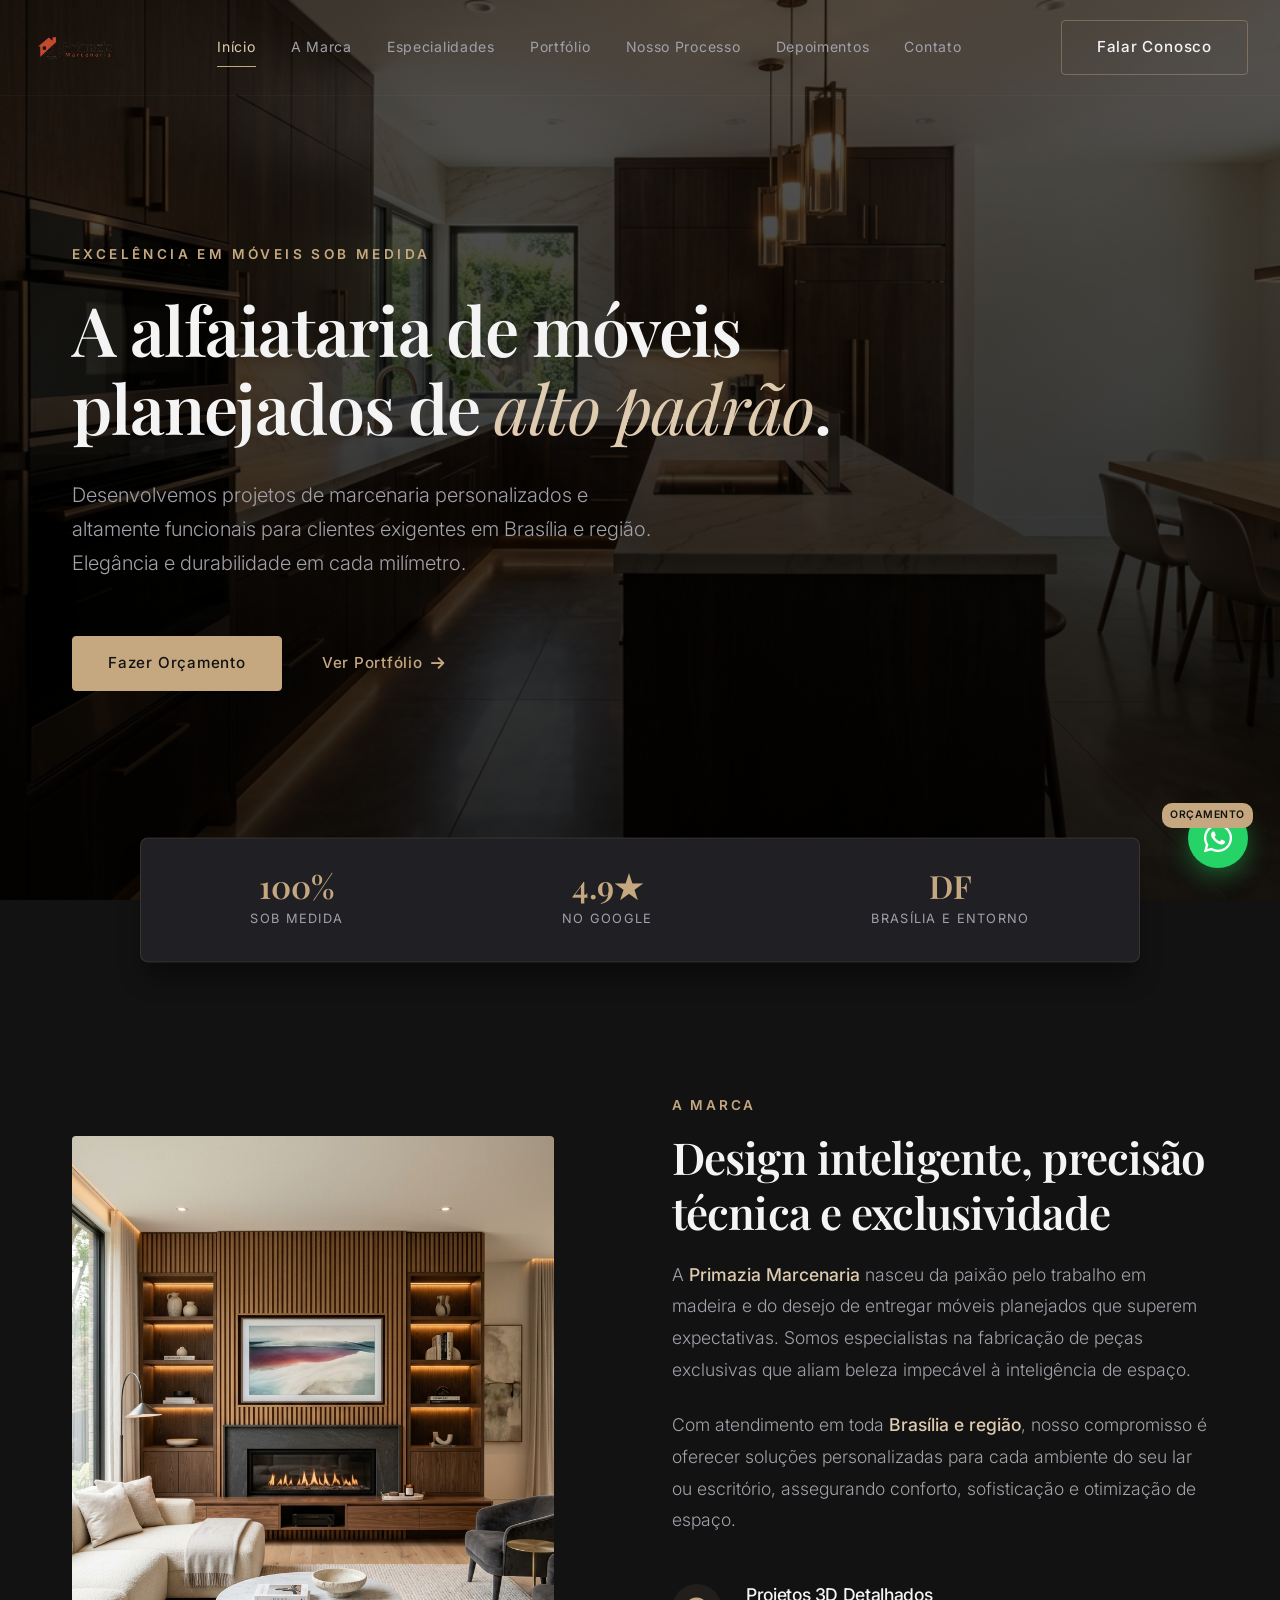
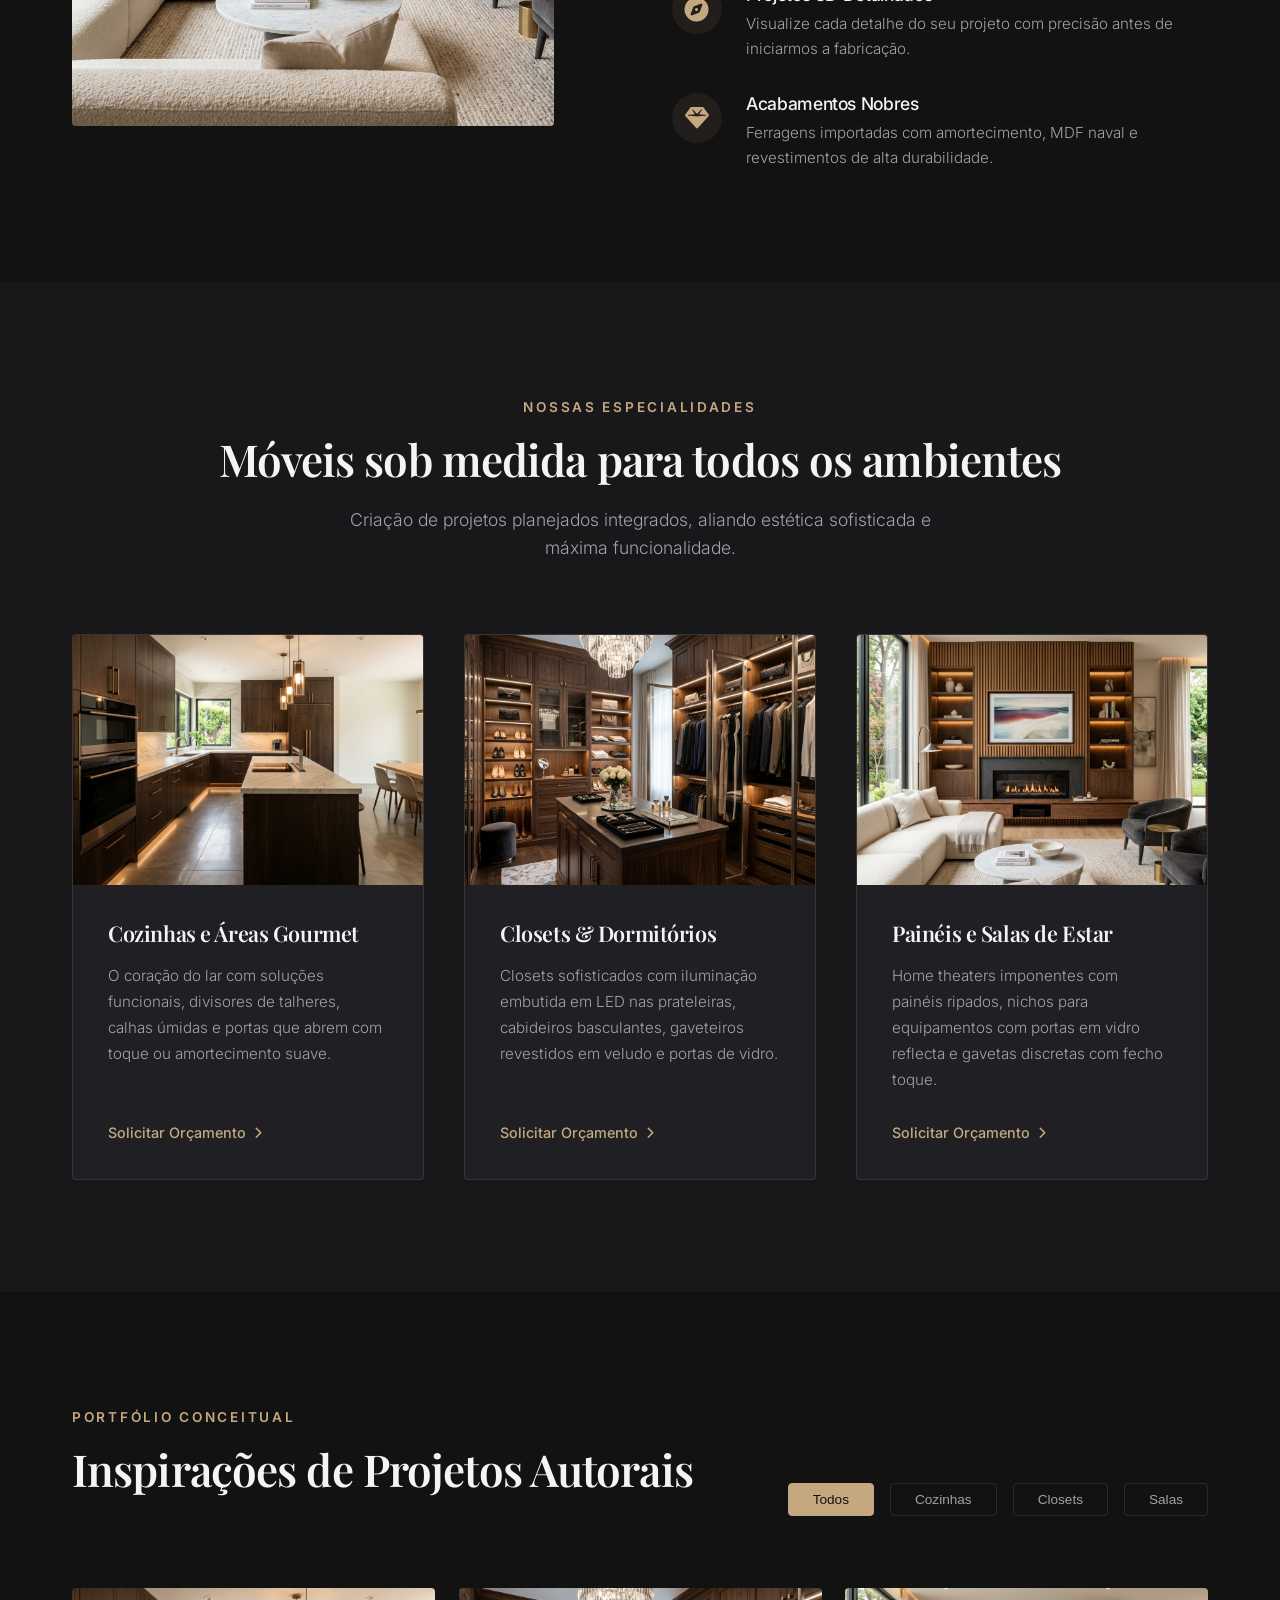
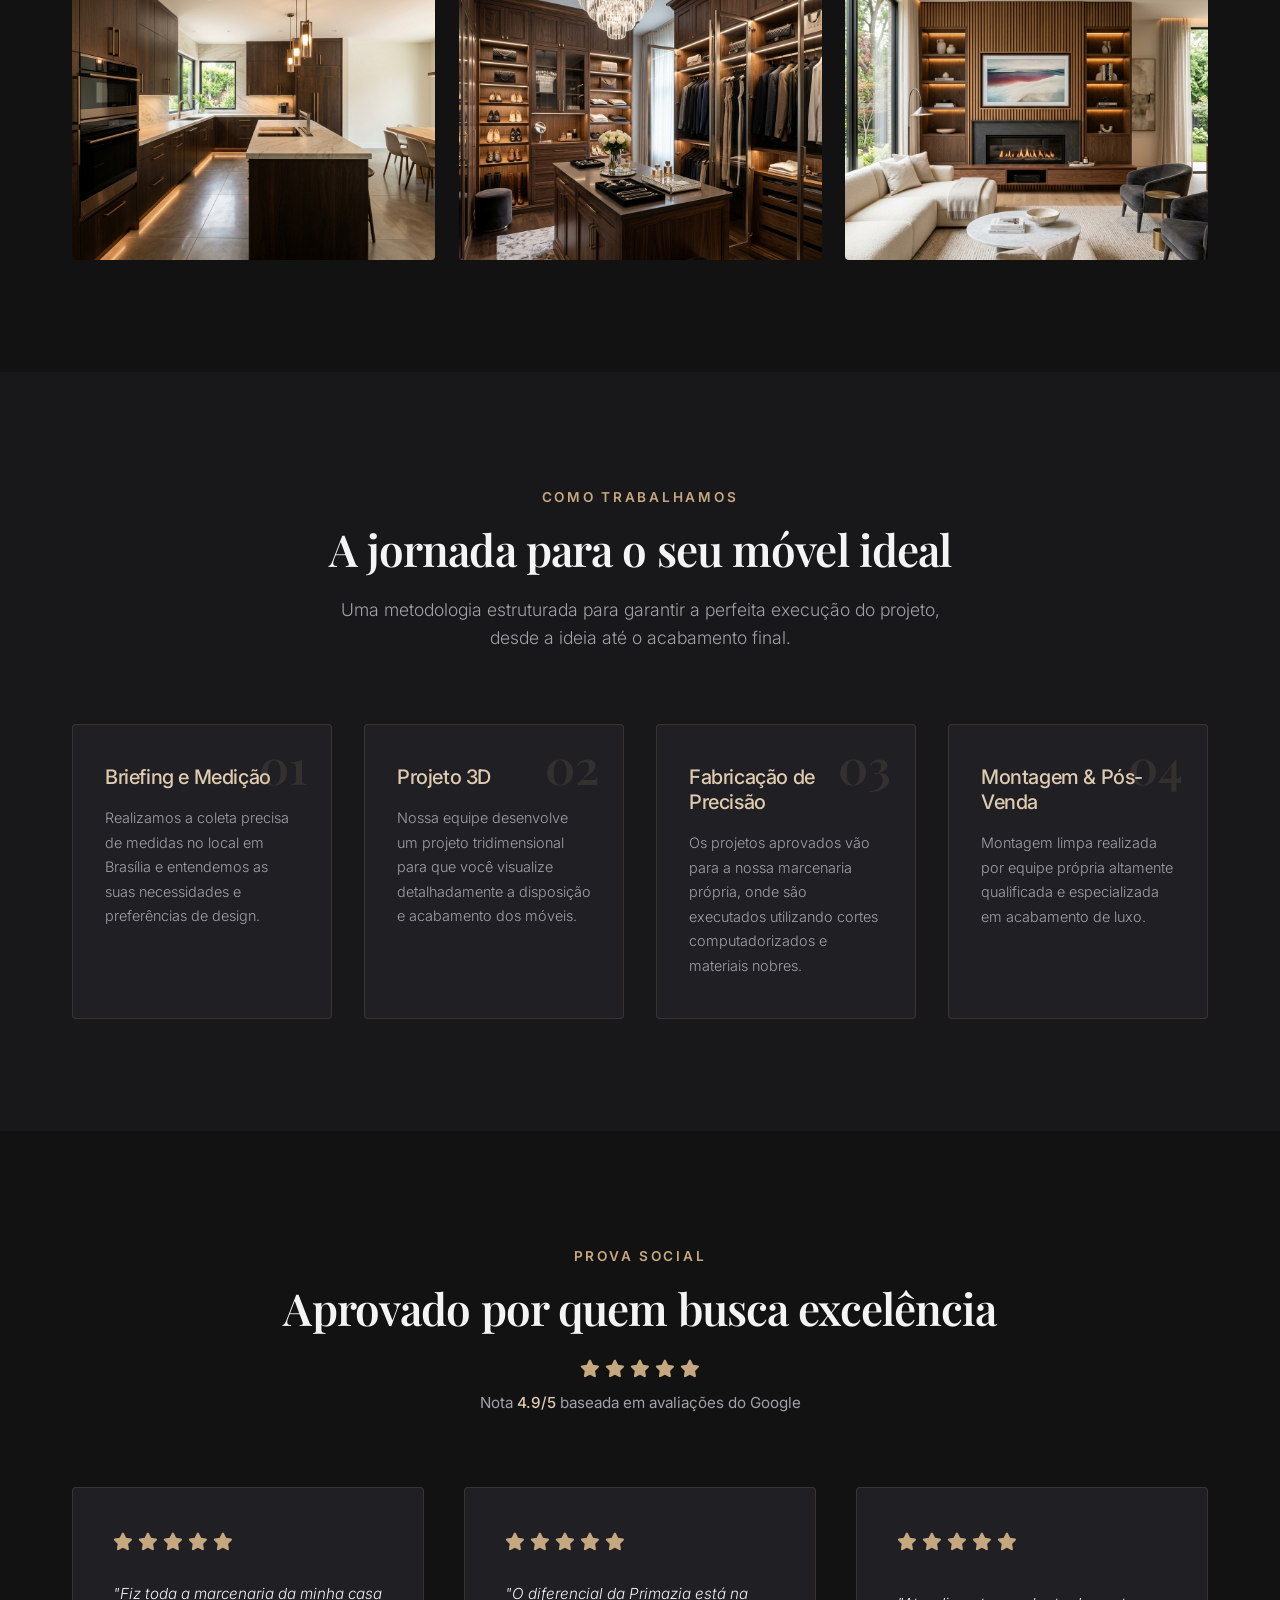
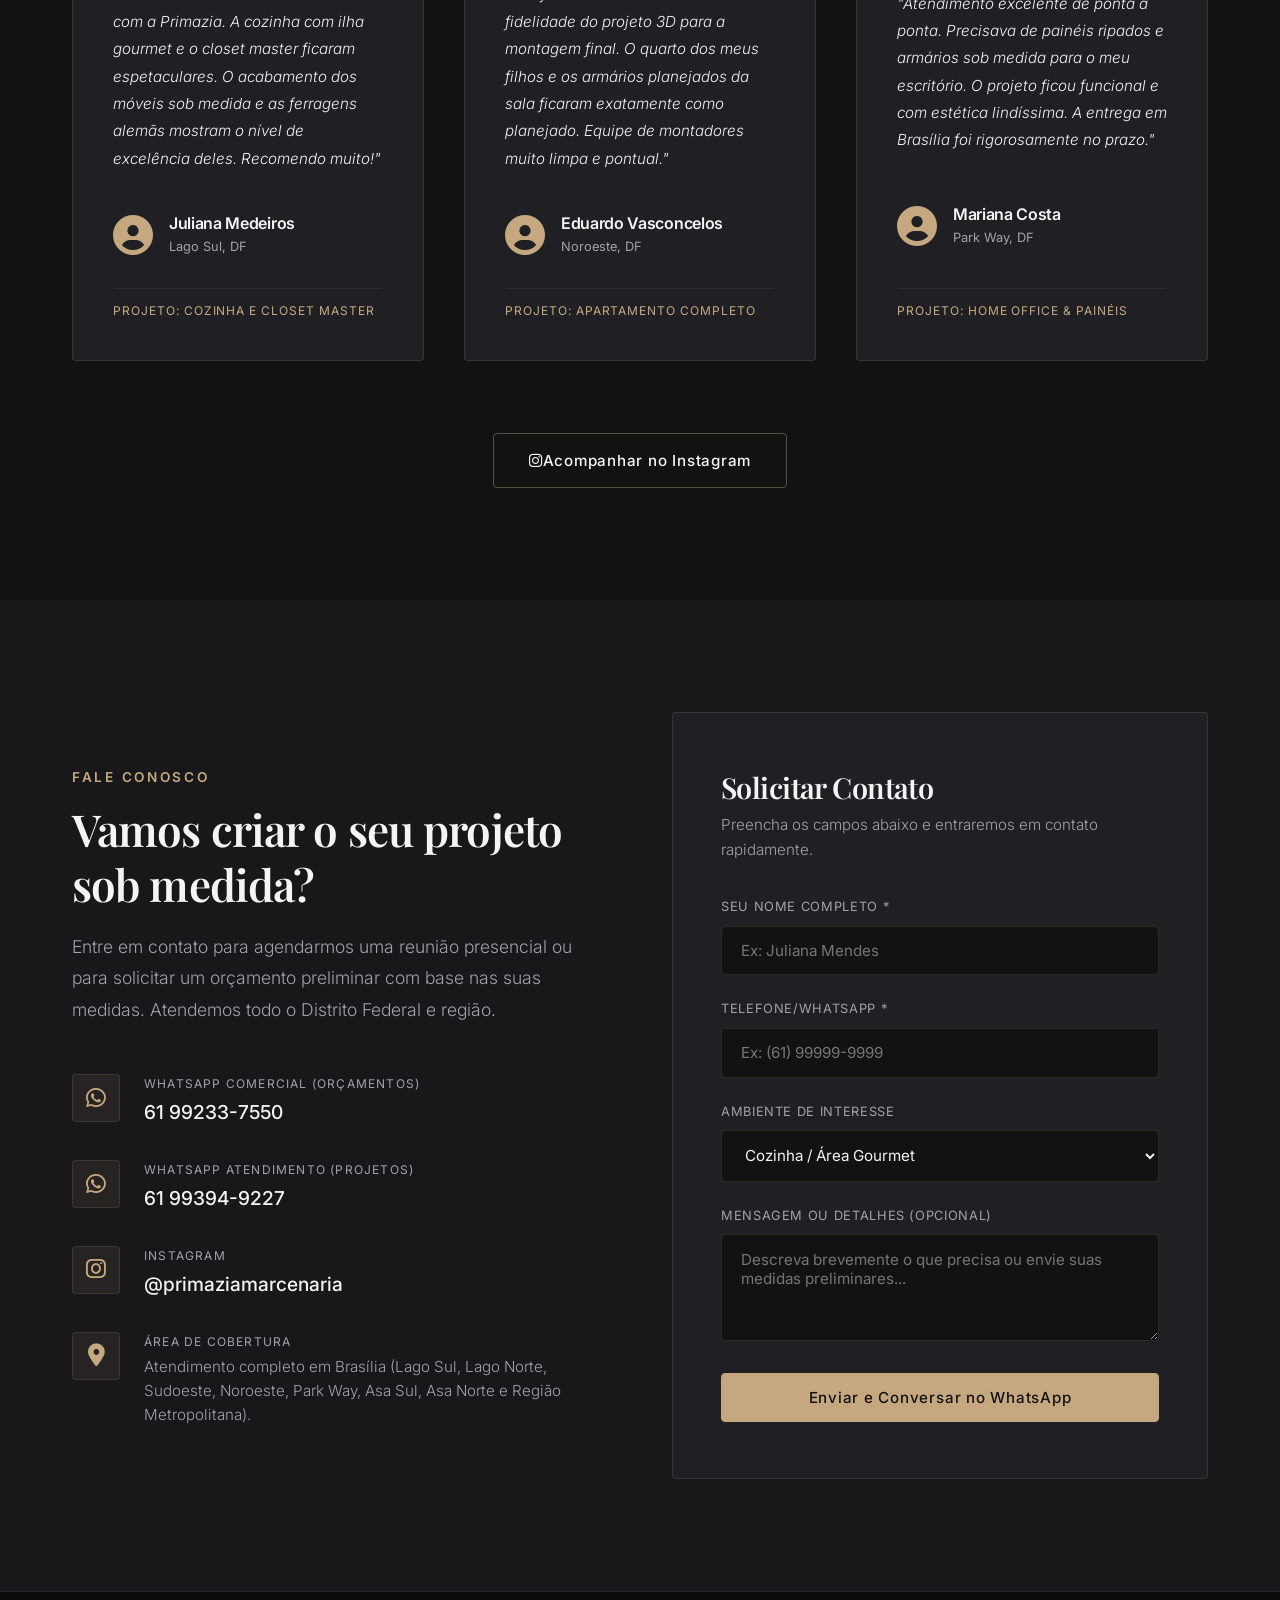
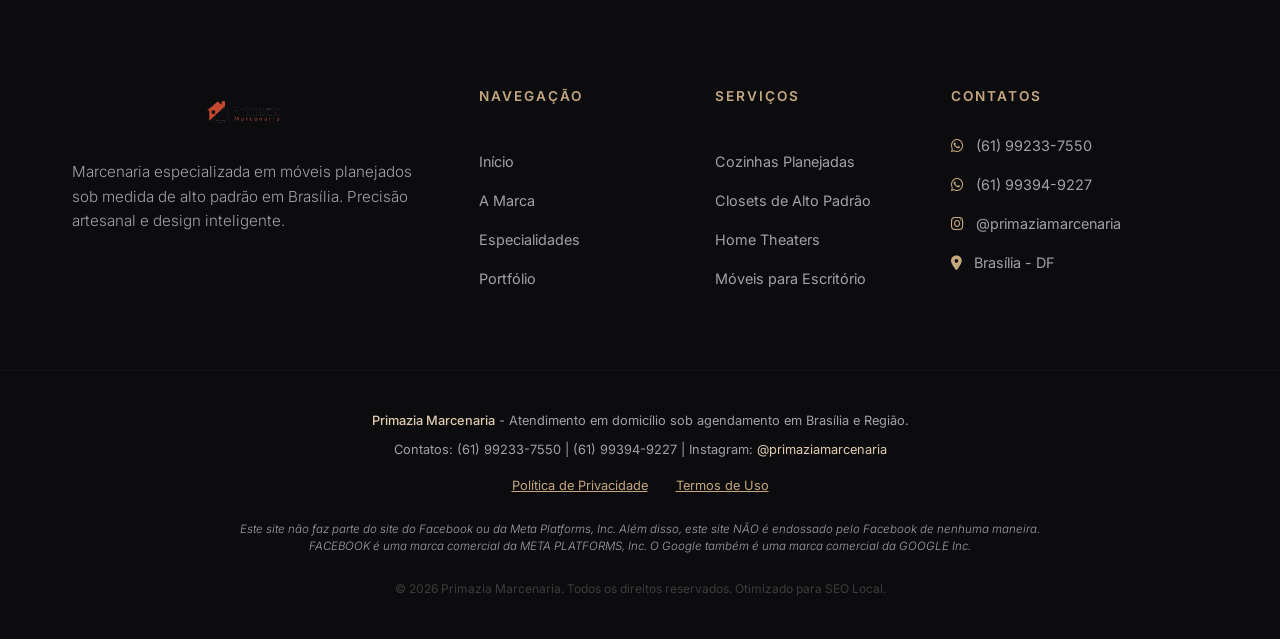
==== commit 53378998: "Adiciona logo em PNG transparente e favicon ao site" ====
--- a/index.html
+++ b/index.html
@@ -26,6 +26,9 @@
     
     <!-- Estilos do Site -->
     <link rel="stylesheet" href="style.css">
+    
+    <!-- Favicon -->
+    <link rel="icon" type="image/png" href="assets/favicon.png">
     
     <!-- Dados Estruturados Schema.org para SEO Local (Google Rich Snippets) -->
     <script type="application/ld+json">
@@ -79,8 +82,7 @@
     <header class="header">
         <div class="header-container">
             <a href="#" class="logo" id="logoLink">
-                <span class="logo-main">PRIMAZIA</span>
-                <span class="logo-sub">MARCENARIA</span>
+                <img src="assets/logo_primazia.png" alt="Primazia Marcenaria" class="logo-img">
             </a>
             
             <nav class="nav-menu" id="navMenu">
@@ -496,8 +498,7 @@
         <div class="container footer-grid">
             <div class="footer-brand">
                 <a href="#" class="logo">
-                    <span class="logo-main">PRIMAZIA</span>
-                    <span class="logo-sub">MARCENARIA</span>
+                    <img src="assets/logo_primazia.png" alt="Primazia Marcenaria" class="logo-img">
                 </a>
                 <p>Marcenaria especializada em móveis planejados sob medida de alto padrão em Brasília. Precisão artesanal e design inteligente.</p>
             </div>
--- a/style.css
+++ b/style.css
@@ -38,6 +38,7 @@
 
 html {
     scroll-behavior: smooth;
+    scroll-padding-top: 90px;
     font-size: 16px;
     background-color: var(--bg-dark);
     color: var(--text-main);
@@ -250,6 +251,17 @@
     display: flex;
     flex-direction: column;
     line-height: 1;
+}
+
+.logo-img {
+    height: 48px;
+    width: auto;
+    object-fit: contain;
+    transition: var(--transition-smooth);
+}
+
+.header.scrolled .logo-img {
+    height: 40px;
 }
 
 .logo-main {
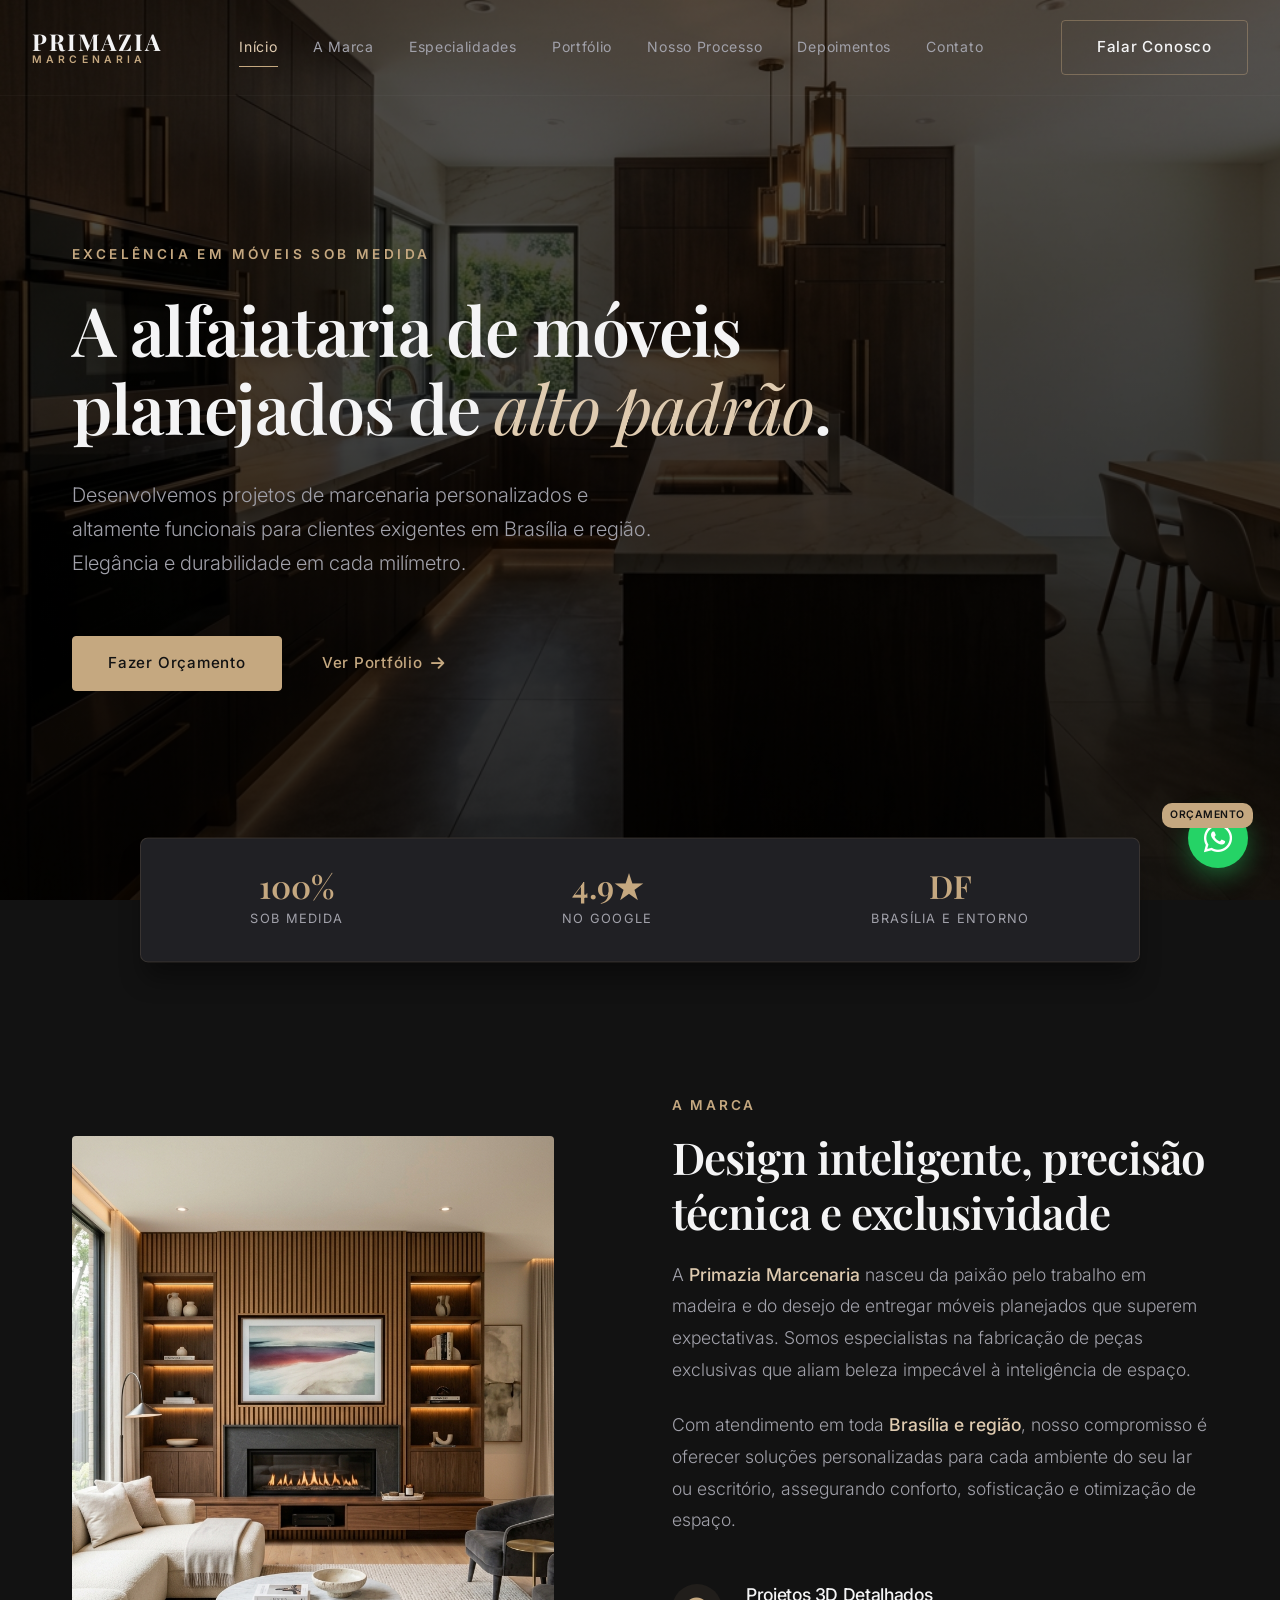
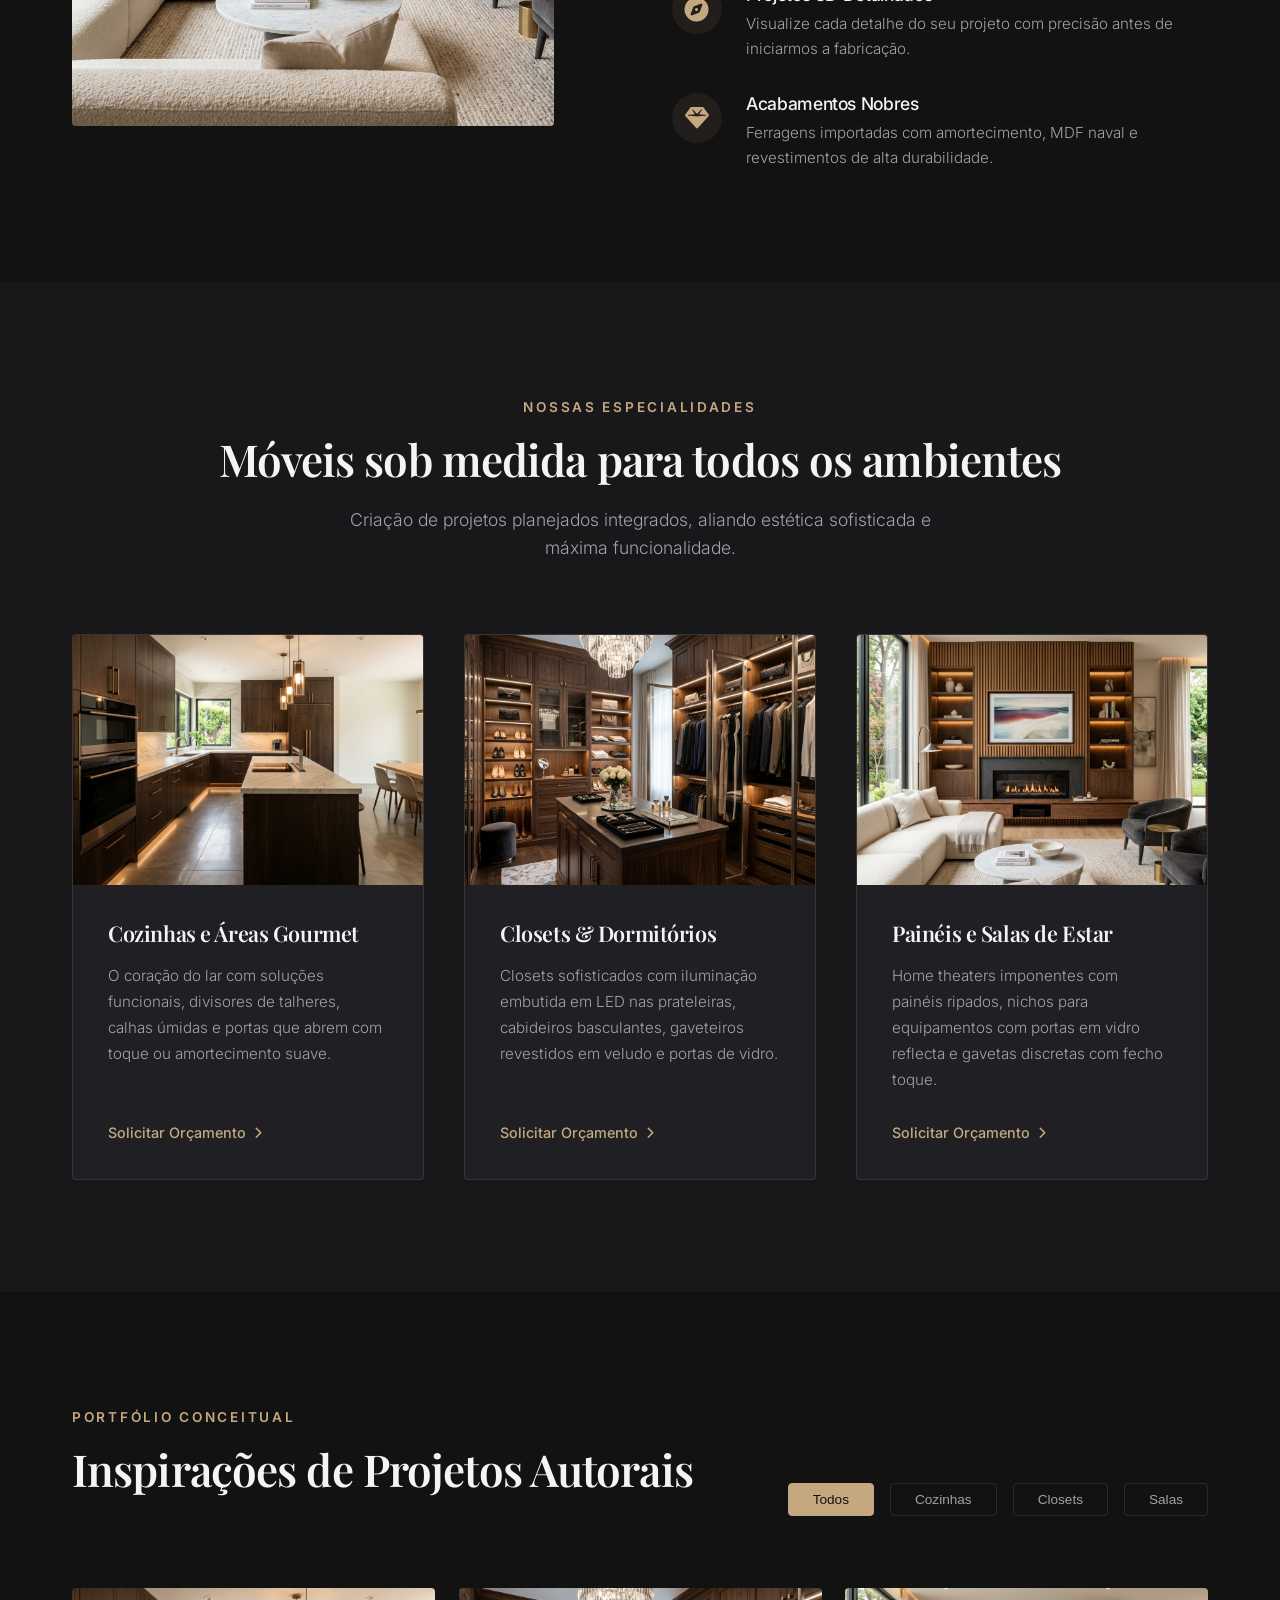
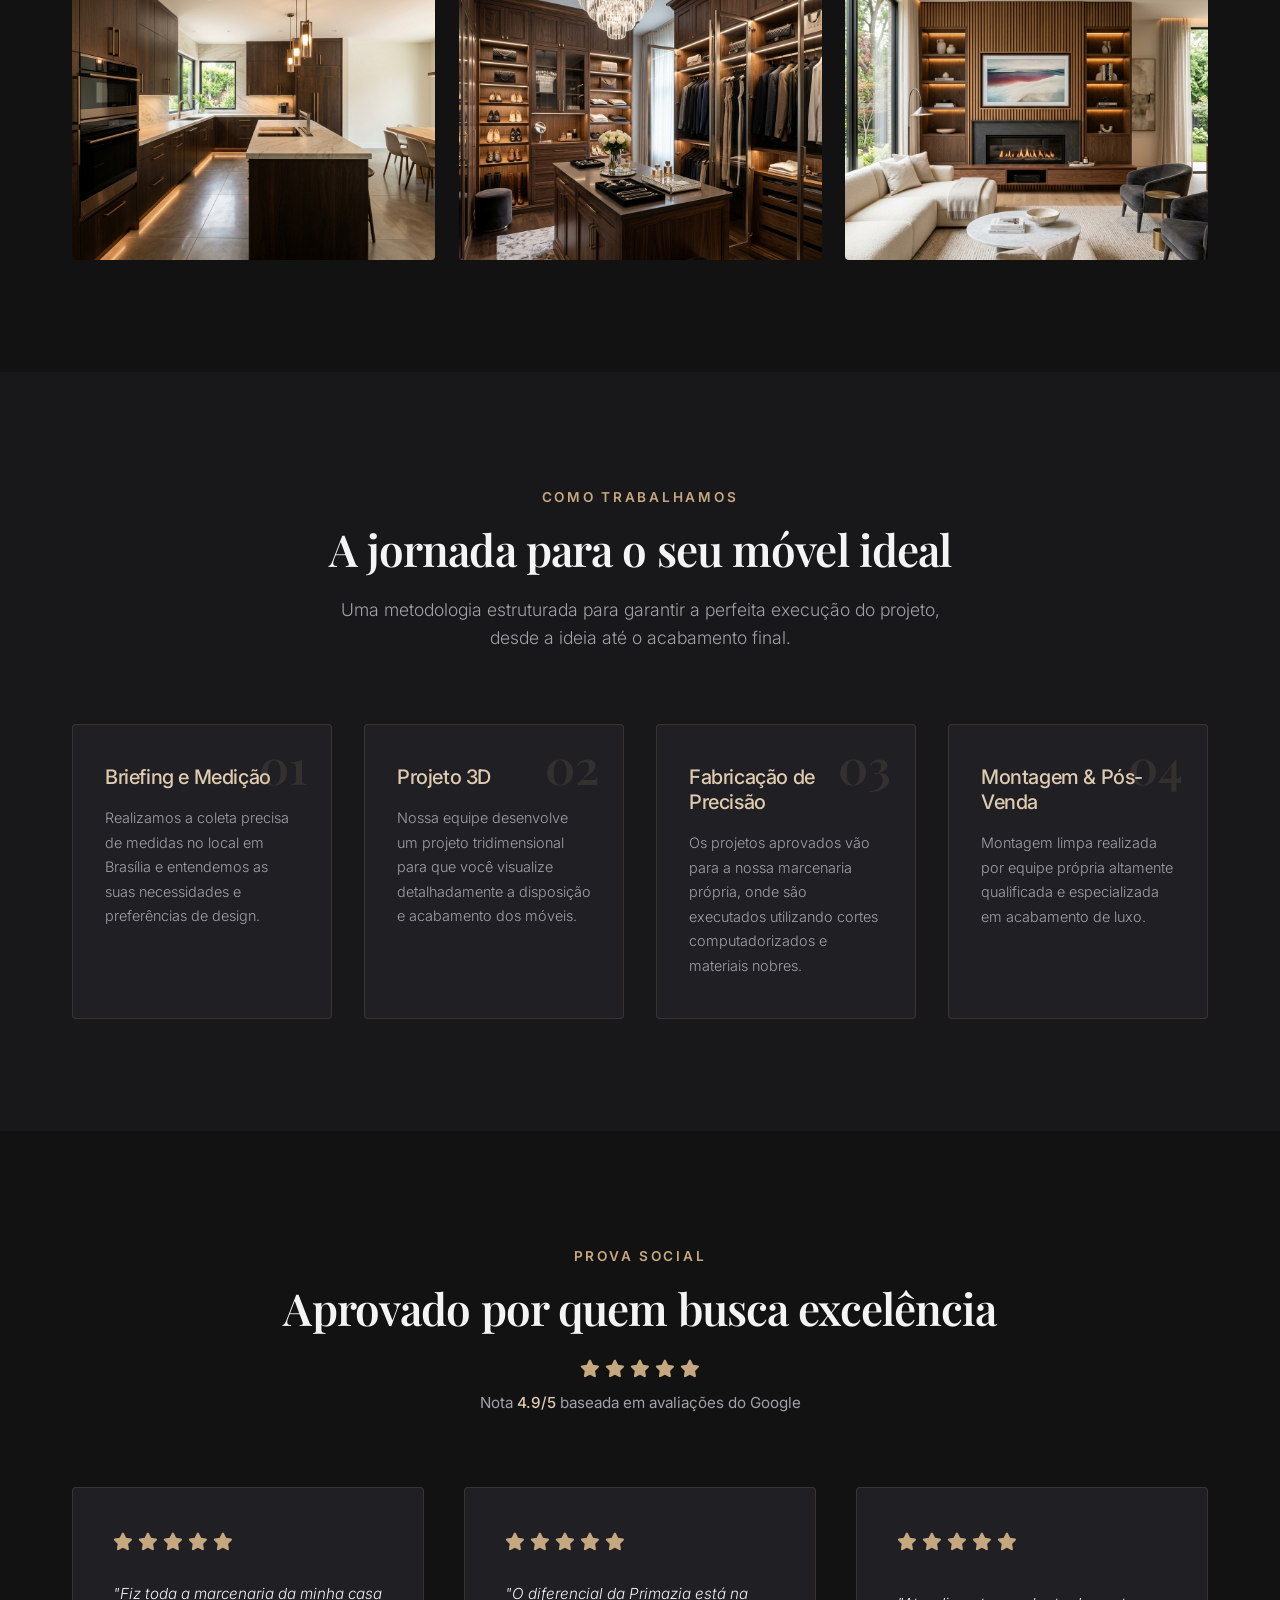
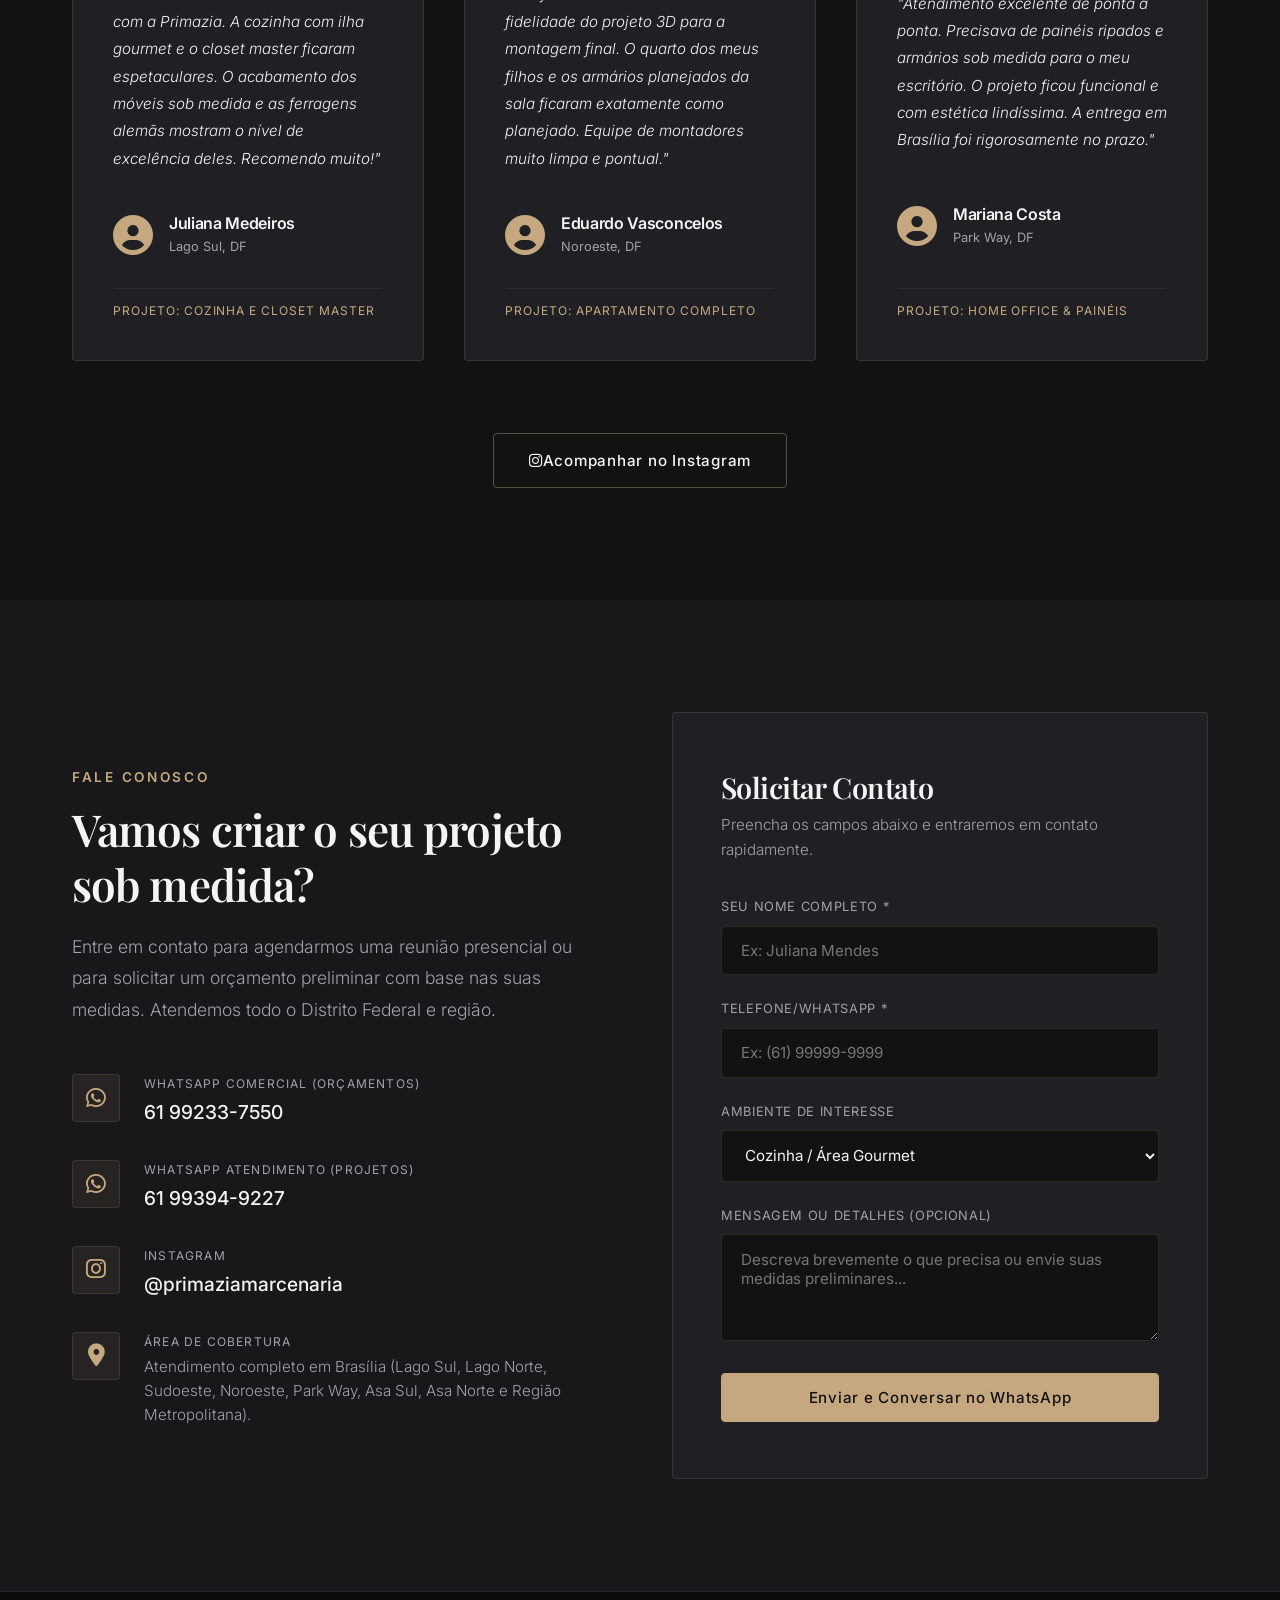
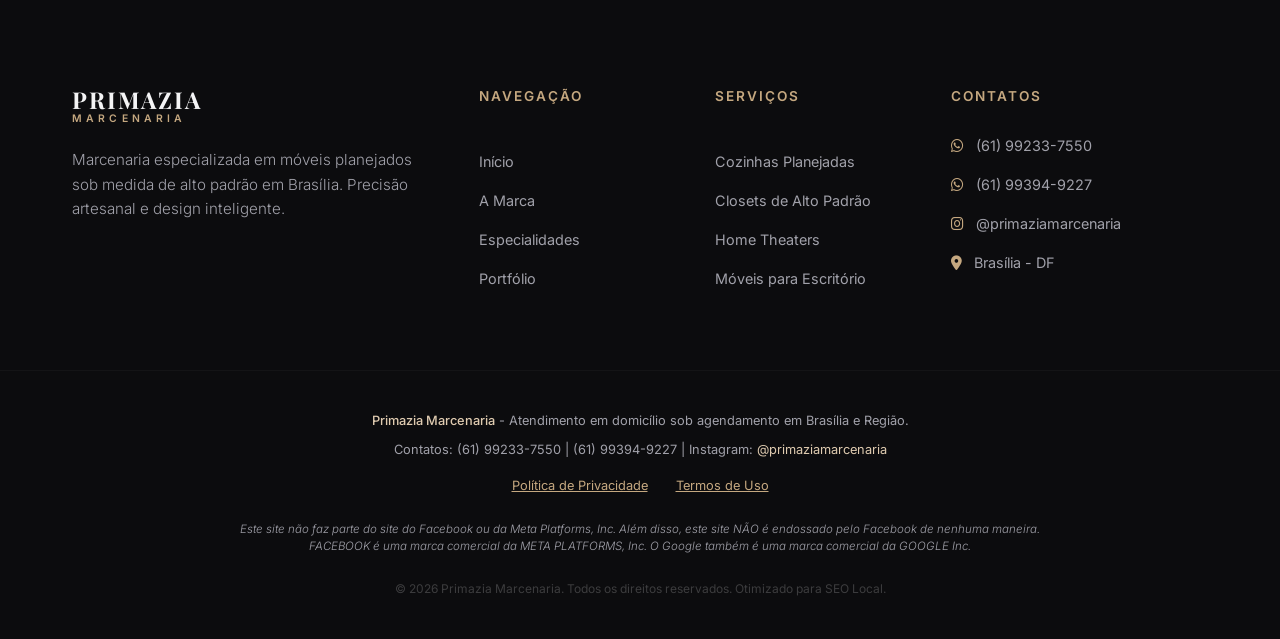
==== commit ba11f221: "Remove a logo em imagem e restaura a logo textual do primeiro padrão" ====
--- a/index.html
+++ b/index.html
@@ -82,7 +82,8 @@
     <header class="header">
         <div class="header-container">
             <a href="#" class="logo" id="logoLink">
-                <img src="assets/logo_primazia.png" alt="Primazia Marcenaria" class="logo-img">
+                <span class="logo-main">PRIMAZIA</span>
+                <span class="logo-sub">MARCENARIA</span>
             </a>
             
             <nav class="nav-menu" id="navMenu">
@@ -498,7 +499,8 @@
         <div class="container footer-grid">
             <div class="footer-brand">
                 <a href="#" class="logo">
-                    <img src="assets/logo_primazia.png" alt="Primazia Marcenaria" class="logo-img">
+                    <span class="logo-main">PRIMAZIA</span>
+                    <span class="logo-sub">MARCENARIA</span>
                 </a>
                 <p>Marcenaria especializada em móveis planejados sob medida de alto padrão em Brasília. Precisão artesanal e design inteligente.</p>
             </div>
--- a/style.css
+++ b/style.css
@@ -251,17 +251,6 @@
     display: flex;
     flex-direction: column;
     line-height: 1;
-}
-
-.logo-img {
-    height: 48px;
-    width: auto;
-    object-fit: contain;
-    transition: var(--transition-smooth);
-}
-
-.header.scrolled .logo-img {
-    height: 40px;
 }
 
 .logo-main {
